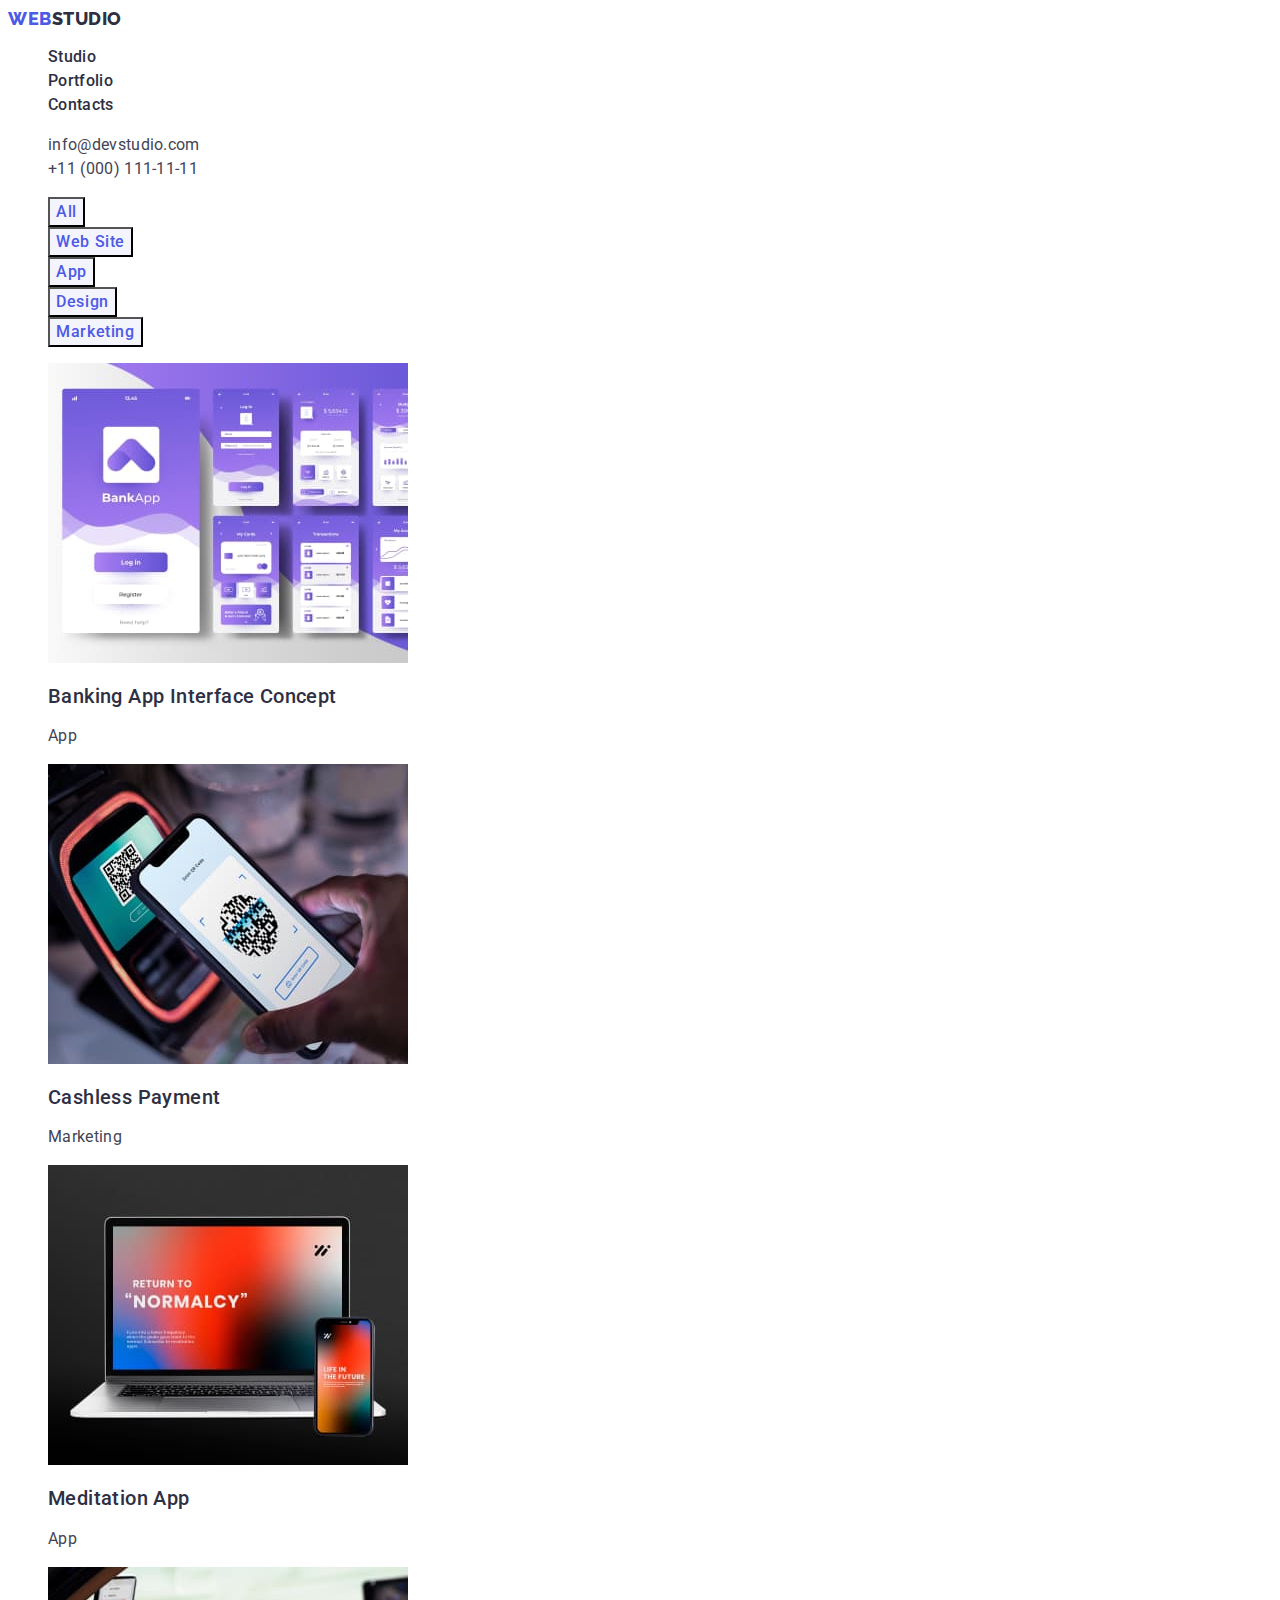
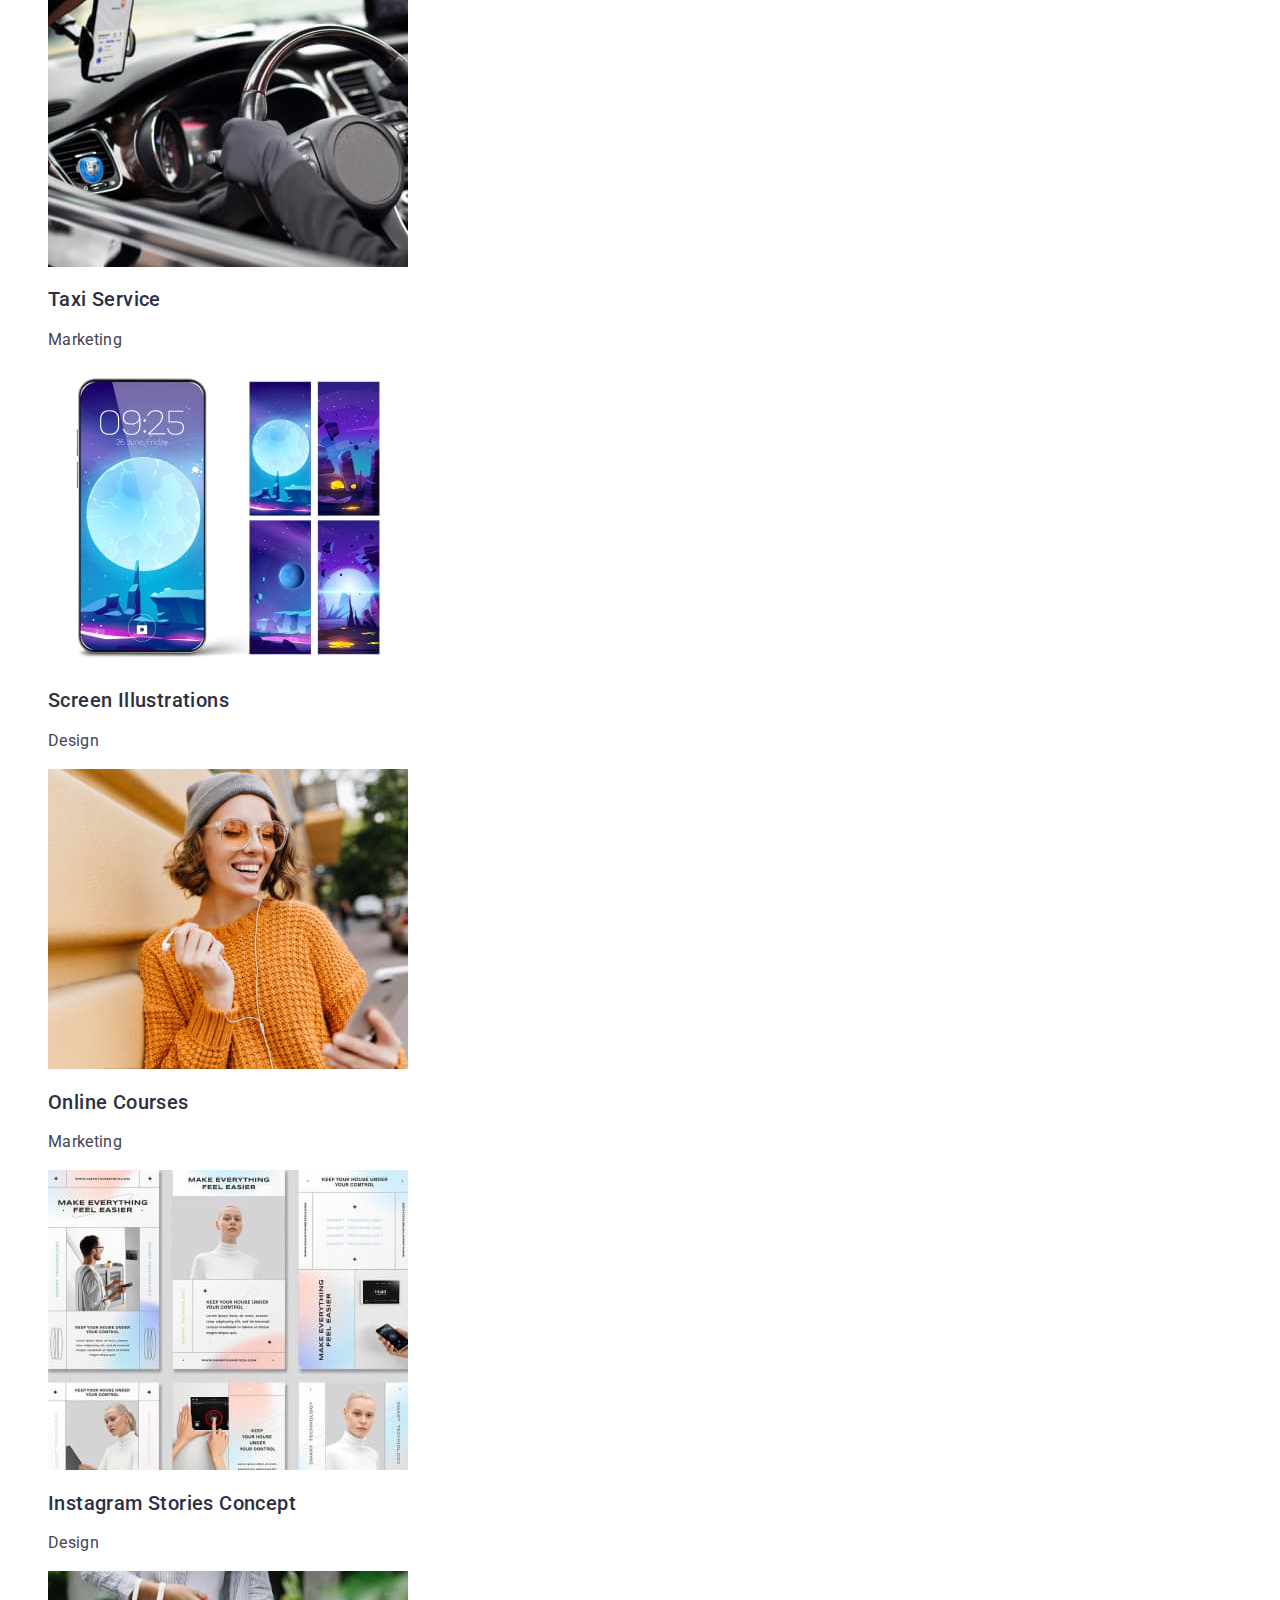
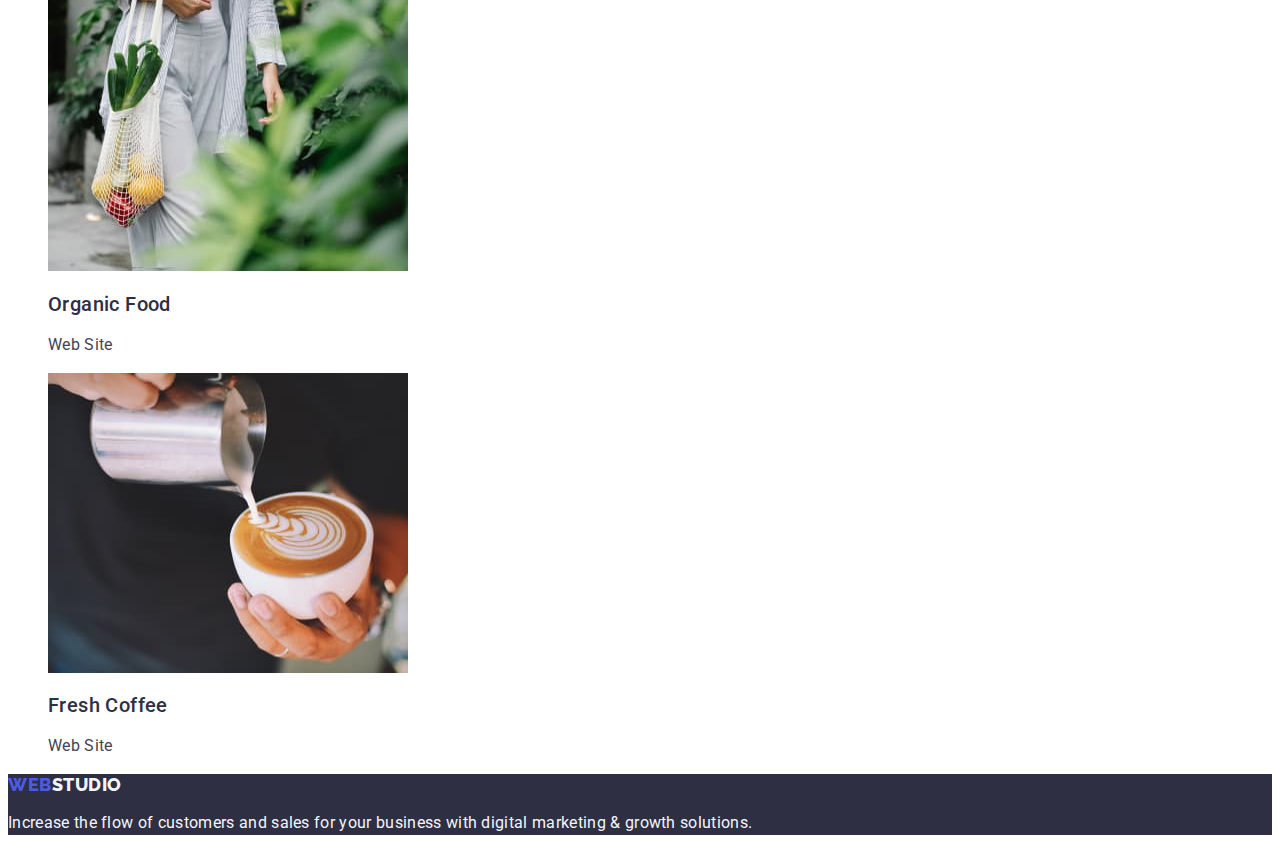
==== portfolio.html @ df998c59 "Add files via upload" ====
<!DOCTYPE html>
<html lang="en">

<head>
    <meta charset="UTF-8">
    <meta http-equiv="X-UA-Compatible" content="IE=edge">
    <meta name="viewport" content="width=device-width, initial-scale=1.0">
    <title>WEBSTUDIO</title>
    <link rel="preconnect" href="https://fonts.googleapis.com">
    <link rel="preconnect" href="https://fonts.gstatic.com" crossorigin>
    <link href="https://fonts.googleapis.com/css2?family=Raleway:wght@800&family=Roboto:wght@400;500;700&display=swap"
        rel="stylesheet">
    <link rel="stylesheet" href="./css/style.css">
</head>

<body class="main-body">
    <header class="page-header">
        <nav class="page-nav list">
            <a class="link logo" href="./index.html">WEB<span class="logo-studio">Studio</span></a>
            <ul class="menu list">
                <li class="menu-item"><a class="link menu-link" href="./index.html">Studio</a></li>
                <li class="menu-item"><a class="link menu-link" href="./portfolio.html">Portfolio</a></li>
                <li class="menu-item"><a class="link menu-link" href="">Contacts</a></li>
            </ul>
        </nav>
        <address class="address-item">
            <ul class="list">
                <li class="menu-item"><a class="link contact mail"
                        href="mailto:info@devstudio.com">info@devstudio.com</a></li>
                <li class="menu-item"><a class="link contact mail" href="tel:+110001111111">+11 (000) 111-11-11</a></li>
            </ul>
        </address>
    </header>
    <!-- Filters -->
    <main>
        <section>
            <h1 class="main-title" hidden>Filters</h1>
            <ul class="list">
                <li><button class="filter-btn" type="button">All</button></li>
                <li><button class="filter-btn" type="button">Web Site</button></li>
                <li><button class="filter-btn" type="button">App</button></li>
                <li><button class="filter-btn" type="button">Design</button></li>
                <li><button class="filter-btn" type="button">Marketing</button></li>
            </ul>
            <ul class="list">
                <!--Row 1-->
                <!--Project Card 1-->
                <li>
                    <a class="link" href="">
                        <img src="./images/portfolio/card-1.jpg" alt="концепт інтерфейсу банківського додатку"
                            width="360" height="300">
                        <h2 class="text-title-description">Banking App Interface Concept</h2>
                        <p class="text-description">App</p>
                    </a>
                </li>
                <!--Project Card 2-->
                <li>
                    <a class="link" href="">
                        <img src="./images/portfolio/card-2.jpg" alt="зображення оплати телефоном" width="360"
                            height="300">
                        <h2 class="text-title-description">Cashless Payment</h2>
                        <p class="text-description">Marketing</p>
                    </a>
                </li>
                <!--Project Card 3-->
                <li>
                    <a class="link" href="">
                        <img src="./images/portfolio/card-3.jpg"
                            alt="додатки з медитації зображення відкритого працюючого ноутбука" width="360"
                            height="300">
                        <h2 class="text-title-description">Meditation App</h2>
                        <p class="text-description">App</p>
                    </a>
                </li>
                <!--Row 2-->
                <!--Project Card 4-->
                <li>
                    <a class="link" href="">
                        <img src="./images/portfolio/card-4.jpg"
                        alt="зображення таксі сервісу з закріпленим смартфоном в авто" width="360" height="300">
                    <h2 class="text-title-description">Taxi Service</h2>
                    <p class="text-description">Marketing</p>
                    </a>
                </li>
                <!--Project Card 5-->
                <li>
                    <a class="link" href="">
                        <img src="./images/portfolio/card-5.jpg" alt="зображення дизайну екранної галереї" width="360"
                        height="300">
                    <h2 class="text-title-description">Screen Illustrations</h2>
                    <p class="text-description">Design</p>
                    </a>
                </li>
                <!--Project Card 6-->
                <li>
                    <a class="link" href="">
                        <img src="./images/portfolio/card-6.jpg"
                        alt="Онлайн курси маркетингу зображення усміхненої жінки з гарнітурою" width="360" height="300">
                    <h2 class="text-title-description">Online Courses</h2>
                    <p class="text-description">Marketing</p>
                    </a>
                </li>
                <!--Row 3-->
                <!--Project Card 7-->
                <li>
                    <a class="link" href="">
                        <img src="./images/portfolio/card-7.jpg" alt="Концепт хображеннь сторіс в Інстаграм" width="360"
                        height="300">
                    <h2 class="text-title-description">Instagram Stories Concept</h2>
                    <p class="text-description">Design</p>
                    </a>
                </li>
                <!--Project Card 8-->
                <li>
                    <a class="link" href="">
                        <img src="./images/portfolio/card-8.jpg" alt="Зображення свіжих овочів в сітці" width="360"
                            height="300">
                    <h2 class="text-title-description">Organic Food</h2>
                    <p class="text-description">Web Site</p>
                    </a>
                </li>
                <!--Project Card 9-->
                <li>
                    <a class="link" href="">
                        <img src="./images/portfolio/card-9.jpg" alt="зображення процесу додавання молока в каву"
                        width="360" height="300">
                    <h2 class="text-title-description">Fresh Coffee</h2>
                    <p class="text-description">Web Site</p>
                    </a>
                </li>                
            </ul>
        </section>
    </main>
    <!-- FOOTER -->
    <footer class="footer-title">
        <a class="link logo" href="./index.html">WEB<span class="logo-studio-footer">Studio</span></a>
        <p class="text-description-footer">Increase the flow of customers and sales for your business with digital
            marketing &
            growth solutions.</p>
    </footer>
</body>

</html>
---- css/style.css ----
:root {
    --primary-font: 'Roboto', sans-serif;
    --secondary-font: 'Raleway', sans-serif;
    --primary-text-color-theme-dark: #FFFFFF;
    --primary-text-color-theme-light: #434455;
    --secondary-text-color-theme-dark: #F4F4FD;
    --secondary-text-color-theme-light: #2E2F42;
    --accent-color: #404BBF;
    --accent-color-btn: #4d5ae5;

    /* --primary-text-color: #434455; */
    /* --secondary-text-color: #2E2F42; */
    /* --primary-text-color-theme-dark: #FFFFFF;
    --primary-text-color-theme-light: #434455;
    --secondary-text-color-theme-dark: #F4F4FD;
    --secondary-text-color-theme-light: #2E2F42; */
}
/*index.html*/
/*Шрифти Raleway/sans-serif 800 Roboto/sans-serif 400 500 700
/* Видалення посилань та підкреслень */

.list {
    list-style: none;
}

.link {
    text-decoration: none;
}

.main-body {
    font-family:var(--primary-font) ;
    color:#434455;
    background:var(--primary-text-color-theme-dark);
}

/* color: var(--primary-text-color-theme-dark);
} */

/* ==========HEADER========== */
.logo {
    font-family: var(--secondary-font);
    font-weight: 800;
    font-size: 18px;
    line-height: 1.17;
    letter-spacing: 0.03em;
    text-transform: uppercase;
    color: var(--accent-color-btn);
    text-decoration: none;
}

.logo-studio {
    font-family: var(--secondary-font);
    font-weight: 800;
    font-size: 18px;
    line-height: 1.17;
    letter-spacing: 0.03em;
    text-transform: uppercase;
    color: var(--secondary-text-color-theme-light);
    text-decoration: none;
}

.menu-nav {
    font-family: var(--secondary-font);
}

.menu-link {
    font-family: var(--primary-font);
    font-weight: 500;
    font-size: 16px;
    line-height: 1.5;
    letter-spacing: 0.02em;
    color: var(--secondary-text-color-theme-light);
}

/* «C4» Інтерактивні елементи (кнопки і посилання),при наведенні мишкою або фокусі з клавіатури, мають активний стан, 
вказаний в Style guide (зміна кольору).*/

.menu-link:hover,
.menu-link:focus,
.mail:hover,
.mail:focus {
    color: var(--accent-color);
}

.address-item {
    font-style: normal;
}

.contact {
    /* Body */
    font-family: var(--primary-font);
    font-size: 16px;
    line-height: 1.5;
    letter-spacing: 0.02em;
    color: var(--primary-text-color-theme-light);
}

/* ==========/HEADER========== */
/* ==========HERO==========*/

.hero {
    background: var(--secondary-text-color-theme-light);
}

.main-title {
    font-family: var(--primary-font);
    font-weight: 700;
    font-size: 56px;
    line-height: 1.07;
    letter-spacing: 0.02em;
    color: var(--primary-text-color-theme-dark);
    text-align: center;
}

.modal-btn {
    font-family: var(--primary-font);
    font-weight: 500;
    font-size: 16px;
    line-height: 1.5;
    letter-spacing: 0.04em;
    color: var(--primary-text-color-theme-dark);
    background:var(--accent-color-btn);
    cursor: pointer;
}

.modal-btn:hover,
.modal-btn:focus {
    background: var(--accent-color);
}

/* ==========/HERO==========*/
/* ==========COMPONENTS==========*/

.description-strategy-sections {
    /* .section-1-item - секція 2 */
    font-size: 56px;
    background: var(--primary-text-color-theme-dark);
}

.description-work-sections {
    /* .section-2-item - секція 3 */
}

.description-team-sections {
    /* .section-3-item - секція 4 */
    background-color:var(--secondary-text-color-theme-dark);
}

.text-title-strategy {

    /* text-title-hider-2 */
    font-family: var(--primary-font);
    font-weight: 700;
    font-size: 36px;
    line-height: 1.11;
    letter-spacing: 0.02em;
    color: var(--secondary-text-color-theme-light);
    text-align: center;
    text-transform: capitalize;
}

.text-title-description {
    /* .text-title-hider-3 */
    font-family: var(--primary-font);
    font-weight: 500;
    font-size: 20px;
    line-height: 1.2;
    letter-spacing: 0.02em;
    color: var(--secondary-text-color-theme-light);
    background-color:var(--primary-text-color-theme-dark);
}

.text-description {
    font-family: var(--primary-font);
    font-weight: 400;
    font-size: 16px;
    line-height: 1.5;
    letter-spacing: 0.02em;
    color: var(--primary-text-color-theme-light);
}

.menu-item-team {
    background-color:var(--primary-text-color-theme-dark);
}

.footer-title {
    background: var(--secondary-text-color-theme-light);
}

.logo-studio-footer {
    font-family: var(--secondary-font);
    font-weight: 800;
    font-size: 18px;
    line-height: 1.17;
    letter-spacing: 0.03em;
    color: var(--secondary-text-color-theme-dark);
    text-transform: uppercase;
}

.text-description-footer {
    font-family: var(--primary-font);
    font-weight: 400;
    font-size: 16px;
    line-height: 1.5;
    letter-spacing: 0.02em;
    color:var(--secondary-text-color-theme-dark);
}

/* ==========/COMPONENTS==========*/

/*portfolio.html*/
.filter-btn {
    font-family: var(--primary-font);
    font-weight: 500;
    font-size: 16px;
    line-height: 1.5;
    letter-spacing: 0.04em;
    color: var(--accent-color-btn);
    background:var(--secondary-text-color-theme-dark);
    cursor: pointer;
}

.filter-btn:hover,
.filter-btn:focus {
    color:var(--primary-text-color-theme-dark);
    background: var(--accent-color);
}

/* .text-title-project-card */
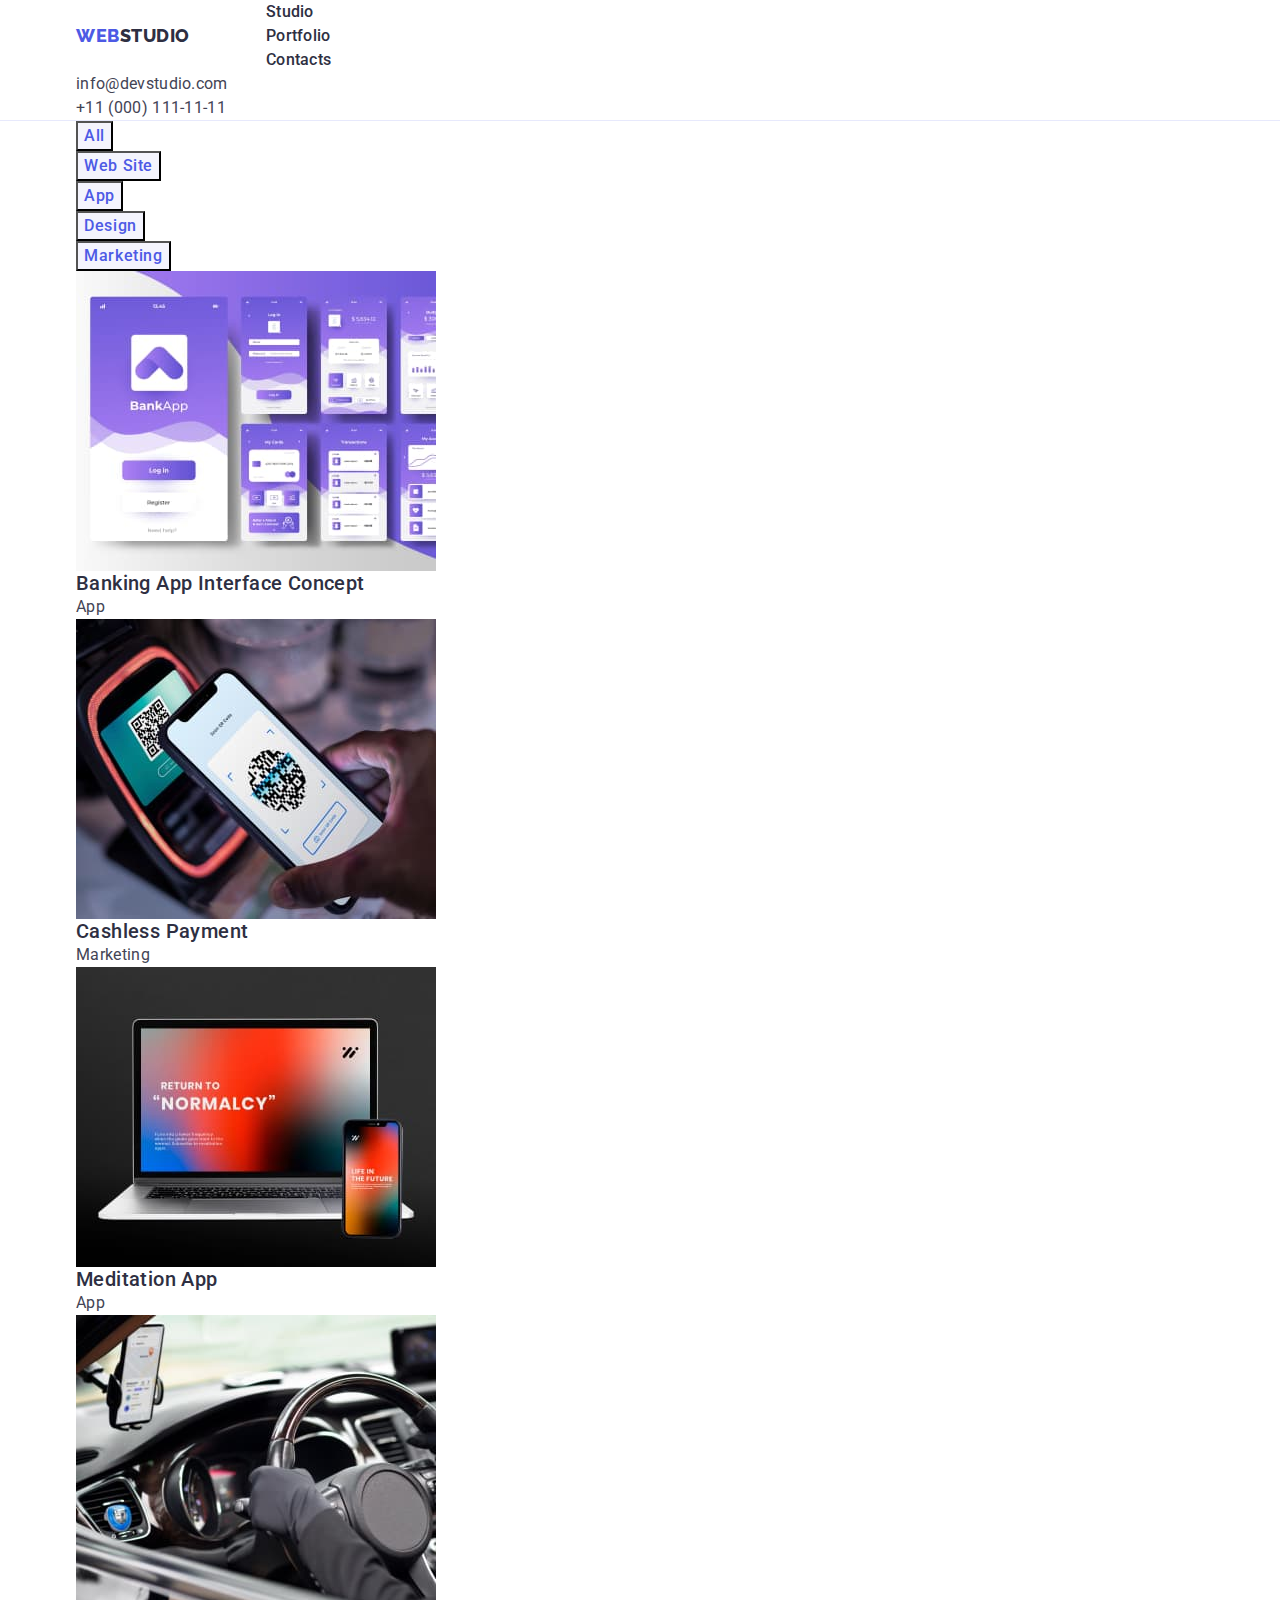
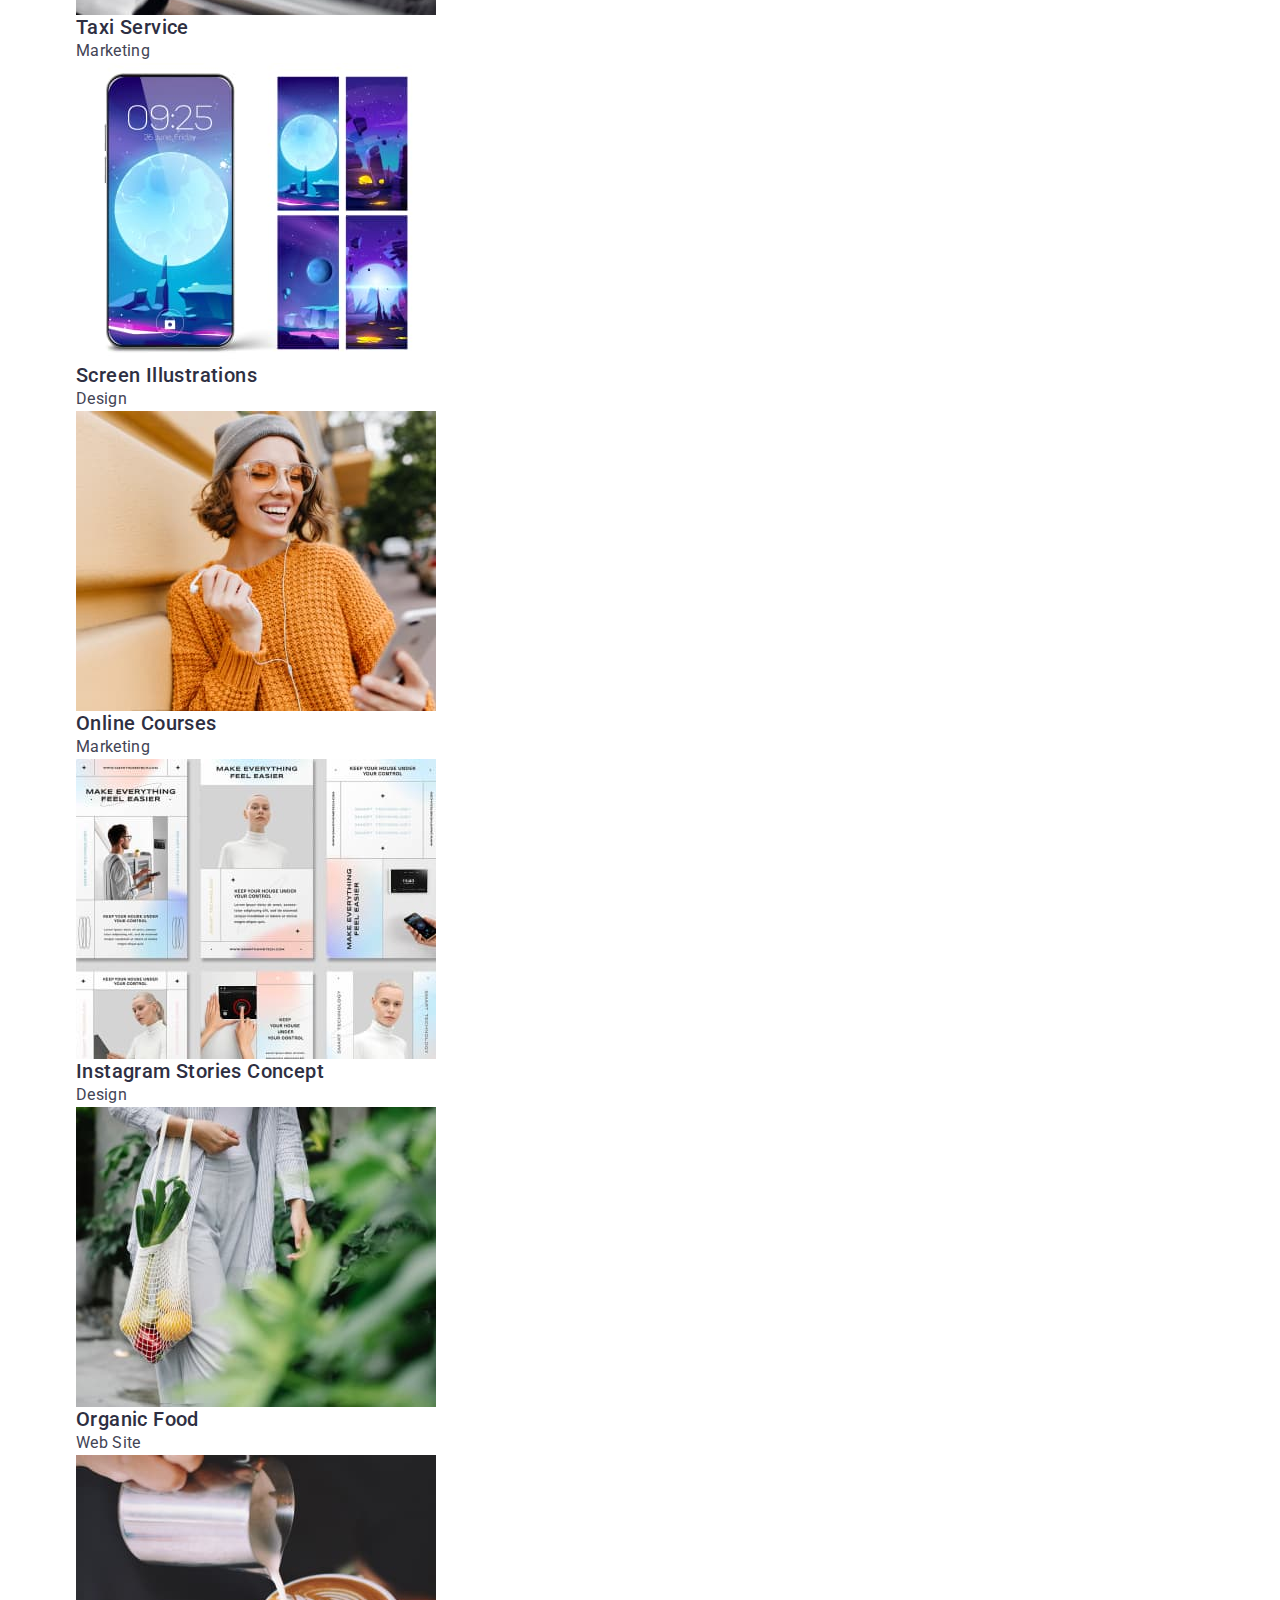
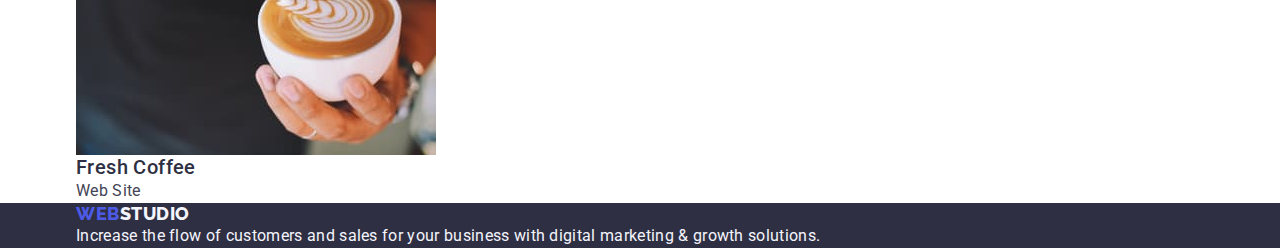
==== commit b0f427cb: "add changes" ====
--- a/portfolio.html
+++ b/portfolio.html
@@ -10,133 +10,143 @@
     <link rel="preconnect" href="https://fonts.gstatic.com" crossorigin>
     <link href="https://fonts.googleapis.com/css2?family=Raleway:wght@800&family=Roboto:wght@400;500;700&display=swap"
         rel="stylesheet">
+    <link rel="stylesheet"
+        href="https://cdnjs.cloudflare.com/ajax/libs/modern-normalize/1.1.0/modern-normalize.min.css">
     <link rel="stylesheet" href="./css/style.css">
 </head>
 
 <body class="main-body">
     <header class="page-header">
-        <nav class="page-nav list">
-            <a class="link logo" href="./index.html">WEB<span class="logo-studio">Studio</span></a>
-            <ul class="menu list">
-                <li class="menu-item"><a class="link menu-link" href="./index.html">Studio</a></li>
-                <li class="menu-item"><a class="link menu-link" href="./portfolio.html">Portfolio</a></li>
-                <li class="menu-item"><a class="link menu-link" href="">Contacts</a></li>
-            </ul>
-        </nav>
-        <address class="address-item">
-            <ul class="list">
-                <li class="menu-item"><a class="link contact mail"
-                        href="mailto:info@devstudio.com">info@devstudio.com</a></li>
-                <li class="menu-item"><a class="link contact mail" href="tel:+110001111111">+11 (000) 111-11-11</a></li>
-            </ul>
-        </address>
+        <div class="container">
+            <nav class="page-nav list">
+                <a class="link logo" href="./index.html">WEB<span class="logo-studio">Studio</span></a>
+                <ul class="menu list">
+                    <li class="menu-item"><a class="link menu-link" href="./index.html">Studio</a></li>
+                    <li class="menu-item"><a class="link menu-link" href="./portfolio.html">Portfolio</a></li>
+                    <li class="menu-item"><a class="link menu-link" href="">Contacts</a></li>
+                </ul>
+            </nav>
+            <address class="address-item">
+                <ul class="list">
+                    <li class="menu-item"><a class="link contact mail"
+                            href="mailto:info@devstudio.com">info@devstudio.com</a></li>
+                    <li class="menu-item"><a class="link contact mail" href="tel:+110001111111">+11 (000) 111-11-11</a>
+                    </li>
+                </ul>
+            </address>
+        </div>
     </header>
     <!-- Filters -->
     <main>
         <section>
-            <h1 class="main-title" hidden>Filters</h1>
-            <ul class="list">
-                <li><button class="filter-btn" type="button">All</button></li>
-                <li><button class="filter-btn" type="button">Web Site</button></li>
-                <li><button class="filter-btn" type="button">App</button></li>
-                <li><button class="filter-btn" type="button">Design</button></li>
-                <li><button class="filter-btn" type="button">Marketing</button></li>
-            </ul>
-            <ul class="list">
-                <!--Row 1-->
-                <!--Project Card 1-->
-                <li>
-                    <a class="link" href="">
-                        <img src="./images/portfolio/card-1.jpg" alt="концепт інтерфейсу банківського додатку"
-                            width="360" height="300">
-                        <h2 class="text-title-description">Banking App Interface Concept</h2>
-                        <p class="text-description">App</p>
-                    </a>
-                </li>
-                <!--Project Card 2-->
-                <li>
-                    <a class="link" href="">
-                        <img src="./images/portfolio/card-2.jpg" alt="зображення оплати телефоном" width="360"
-                            height="300">
-                        <h2 class="text-title-description">Cashless Payment</h2>
-                        <p class="text-description">Marketing</p>
-                    </a>
-                </li>
-                <!--Project Card 3-->
-                <li>
-                    <a class="link" href="">
-                        <img src="./images/portfolio/card-3.jpg"
-                            alt="додатки з медитації зображення відкритого працюючого ноутбука" width="360"
-                            height="300">
-                        <h2 class="text-title-description">Meditation App</h2>
-                        <p class="text-description">App</p>
-                    </a>
-                </li>
-                <!--Row 2-->
-                <!--Project Card 4-->
-                <li>
-                    <a class="link" href="">
-                        <img src="./images/portfolio/card-4.jpg"
-                        alt="зображення таксі сервісу з закріпленим смартфоном в авто" width="360" height="300">
-                    <h2 class="text-title-description">Taxi Service</h2>
-                    <p class="text-description">Marketing</p>
-                    </a>
-                </li>
-                <!--Project Card 5-->
-                <li>
-                    <a class="link" href="">
-                        <img src="./images/portfolio/card-5.jpg" alt="зображення дизайну екранної галереї" width="360"
-                        height="300">
-                    <h2 class="text-title-description">Screen Illustrations</h2>
-                    <p class="text-description">Design</p>
-                    </a>
-                </li>
-                <!--Project Card 6-->
-                <li>
-                    <a class="link" href="">
-                        <img src="./images/portfolio/card-6.jpg"
-                        alt="Онлайн курси маркетингу зображення усміхненої жінки з гарнітурою" width="360" height="300">
-                    <h2 class="text-title-description">Online Courses</h2>
-                    <p class="text-description">Marketing</p>
-                    </a>
-                </li>
-                <!--Row 3-->
-                <!--Project Card 7-->
-                <li>
-                    <a class="link" href="">
-                        <img src="./images/portfolio/card-7.jpg" alt="Концепт хображеннь сторіс в Інстаграм" width="360"
-                        height="300">
-                    <h2 class="text-title-description">Instagram Stories Concept</h2>
-                    <p class="text-description">Design</p>
-                    </a>
-                </li>
-                <!--Project Card 8-->
-                <li>
-                    <a class="link" href="">
-                        <img src="./images/portfolio/card-8.jpg" alt="Зображення свіжих овочів в сітці" width="360"
-                            height="300">
-                    <h2 class="text-title-description">Organic Food</h2>
-                    <p class="text-description">Web Site</p>
-                    </a>
-                </li>
-                <!--Project Card 9-->
-                <li>
-                    <a class="link" href="">
-                        <img src="./images/portfolio/card-9.jpg" alt="зображення процесу додавання молока в каву"
-                        width="360" height="300">
-                    <h2 class="text-title-description">Fresh Coffee</h2>
-                    <p class="text-description">Web Site</p>
-                    </a>
-                </li>                
-            </ul>
+            <div class="container">
+                <h1 class="main-title" hidden>Filters</h1>
+                <ul class="list">
+                    <li><button class="filter-btn" type="button">All</button></li>
+                    <li><button class="filter-btn" type="button">Web Site</button></li>
+                    <li><button class="filter-btn" type="button">App</button></li>
+                    <li><button class="filter-btn" type="button">Design</button></li>
+                    <li><button class="filter-btn" type="button">Marketing</button></li>
+                </ul>
+                <ul class="list">
+                    <!--Row 1-->
+                    <!--Project Card 1-->
+                    <li>
+                        <a class="link" href="">
+                            <img src="./images/portfolio/card-1.jpg" alt="концепт інтерфейсу банківського додатку"
+                                width="360" height="300">
+                            <h2 class="text-title-description">Banking App Interface Concept</h2>
+                            <p class="text-description">App</p>
+                        </a>
+                    </li>
+                    <!--Project Card 2-->
+                    <li>
+                        <a class="link" href="">
+                            <img src="./images/portfolio/card-2.jpg" alt="зображення оплати телефоном" width="360"
+                                height="300">
+                            <h2 class="text-title-description">Cashless Payment</h2>
+                            <p class="text-description">Marketing</p>
+                        </a>
+                    </li>
+                    <!--Project Card 3-->
+                    <li>
+                        <a class="link" href="">
+                            <img src="./images/portfolio/card-3.jpg"
+                                alt="додатки з медитації зображення відкритого працюючого ноутбука" width="360"
+                                height="300">
+                            <h2 class="text-title-description">Meditation App</h2>
+                            <p class="text-description">App</p>
+                        </a>
+                    </li>
+                    <!--Row 2-->
+                    <!--Project Card 4-->
+                    <li>
+                        <a class="link" href="">
+                            <img src="./images/portfolio/card-4.jpg"
+                                alt="зображення таксі сервісу з закріпленим смартфоном в авто" width="360" height="300">
+                            <h2 class="text-title-description">Taxi Service</h2>
+                            <p class="text-description">Marketing</p>
+                        </a>
+                    </li>
+                    <!--Project Card 5-->
+                    <li>
+                        <a class="link" href="">
+                            <img src="./images/portfolio/card-5.jpg" alt="зображення дизайну екранної галереї"
+                                width="360" height="300">
+                            <h2 class="text-title-description">Screen Illustrations</h2>
+                            <p class="text-description">Design</p>
+                        </a>
+                    </li>
+                    <!--Project Card 6-->
+                    <li>
+                        <a class="link" href="">
+                            <img src="./images/portfolio/card-6.jpg"
+                                alt="Онлайн курси маркетингу зображення усміхненої жінки з гарнітурою" width="360"
+                                height="300">
+                            <h2 class="text-title-description">Online Courses</h2>
+                            <p class="text-description">Marketing</p>
+                        </a>
+                    </li>
+                    <!--Row 3-->
+                    <!--Project Card 7-->
+                    <li>
+                        <a class="link" href="">
+                            <img src="./images/portfolio/card-7.jpg" alt="Концепт хображеннь сторіс в Інстаграм"
+                                width="360" height="300">
+                            <h2 class="text-title-description">Instagram Stories Concept</h2>
+                            <p class="text-description">Design</p>
+                        </a>
+                    </li>
+                    <!--Project Card 8-->
+                    <li>
+                        <a class="link" href="">
+                            <img src="./images/portfolio/card-8.jpg" alt="Зображення свіжих овочів в сітці" width="360"
+                                height="300">
+                            <h2 class="text-title-description">Organic Food</h2>
+                            <p class="text-description">Web Site</p>
+                        </a>
+                    </li>
+                    <!--Project Card 9-->
+                    <li>
+                        <a class="link" href="">
+                            <img src="./images/portfolio/card-9.jpg" alt="зображення процесу додавання молока в каву"
+                                width="360" height="300">
+                            <h2 class="text-title-description">Fresh Coffee</h2>
+                            <p class="text-description">Web Site</p>
+                        </a>
+                    </li>
+                </ul>
+            </div>
         </section>
     </main>
     <!-- FOOTER -->
     <footer class="footer-title">
-        <a class="link logo" href="./index.html">WEB<span class="logo-studio-footer">Studio</span></a>
-        <p class="text-description-footer">Increase the flow of customers and sales for your business with digital
-            marketing &
-            growth solutions.</p>
+        <div class="container">
+            <a class="link logo" href="./index.html">WEB<span class="logo-studio-footer">Studio</span></a>
+            <p class="text-description-footer">Increase the flow of customers and sales for your business with digital
+                marketing &
+                growth solutions.</p>
+        </div>
     </footer>
 </body>
 
--- a/css/style.css
+++ b/css/style.css
@@ -7,18 +7,9 @@
     --secondary-text-color-theme-light: #2E2F42;
     --accent-color: #404BBF;
     --accent-color-btn: #4d5ae5;
-
-    /* --primary-text-color: #434455; */
-    /* --secondary-text-color: #2E2F42; */
-    /* --primary-text-color-theme-dark: #FFFFFF;
-    --primary-text-color-theme-light: #434455;
-    --secondary-text-color-theme-dark: #F4F4FD;
-    --secondary-text-color-theme-light: #2E2F42; */
-}
-/*index.html*/
-/*Шрифти Raleway/sans-serif 800 Roboto/sans-serif 400 500 700
-/* Видалення посилань та підкреслень */
-
+}
+
+/* ==========COMPONENTS==========*/
 .list {
     list-style: none;
 }
@@ -28,15 +19,65 @@
 }
 
 .main-body {
-    font-family:var(--primary-font) ;
-    color:#434455;
-    background:var(--primary-text-color-theme-dark);
-}
-
-/* color: var(--primary-text-color-theme-dark);
-} */
+    font-family: var(--primary-font);
+    color: #434455;
+    background: var(--primary-text-color-theme-dark);
+}
+
+button {
+    cursor: pointer;
+}
+
+h1,
+h2,
+h3,
+p {
+    margin-top: 0;
+    margin-bottom: 0;
+}
+
+ul,
+ol {
+    margin-top: 0;
+    margin-bottom: 0;
+    margin-left: 0;
+    padding: 0;
+}
+
+img {
+    display: block;
+}
+
+.container {
+    width: 1158px;
+    padding: 0 15px;
+    margin: 0 auto;
+}
+
+/* ==========/COMPONENTS==========*/
 
 /* ==========HEADER========== */
+.page-header {
+    border-bottom: 1px solid #E7e9fc;
+}
+
+.page-header-container {
+    display: flex;
+    align-items: center;
+    padding-top: 24px;
+    padding-bottom: 24px;
+    /* padding-left: 156px;
+    padding-right: 156px; */
+    /*background-color: #404BBF;*/
+}
+
+.page-nav {
+    display: flex;
+    align-items: center;
+    /* margin-left: auto;
+    column-gap: 40px; */
+}
+
 .logo {
     font-family: var(--secondary-font);
     font-weight: 800;
@@ -49,6 +90,7 @@
 }
 
 .logo-studio {
+    margin-right: 76px;
     font-family: var(--secondary-font);
     font-weight: 800;
     font-size: 18px;
@@ -61,6 +103,14 @@
 
 .menu-nav {
     font-family: var(--secondary-font);
+    display: flex;
+    align-items: center;
+    column-gap: 40px;
+}
+
+.menu-item {
+    /* display: flex;
+    column-gap: 40px; */
 }
 
 .menu-link {
@@ -84,10 +134,10 @@
 
 .address-item {
     font-style: normal;
+    margin-left: auto;
 }
 
 .contact {
-    /* Body */
     font-family: var(--primary-font);
     font-size: 16px;
     line-height: 1.5;
@@ -97,12 +147,19 @@
 
 /* ==========/HEADER========== */
 /* ==========HERO==========*/
-
-.hero {
+.page-hero {
+    display: flex;
+    align-items: center;
     background: var(--secondary-text-color-theme-light);
+    padding-top: 188px;
+    padding-bottom: 292px;
+    height: 600px;
 }
 
 .main-title {
+    /* display: flex;
+    flex-direction: column;
+    align-items: center; */
     font-family: var(--primary-font);
     font-weight: 700;
     font-size: 56px;
@@ -110,6 +167,20 @@
     letter-spacing: 0.02em;
     color: var(--primary-text-color-theme-dark);
     text-align: center;
+    width: 526px;
+    height: 120px;
+    /* margin-left: auto;
+    margin-right: auto; */
+
+    /* padding-top: 188px;
+    padding-bottom: 292px;
+    margin-bottom: 48px; */
+
+    top: 188px;
+    left: 457px;
+    bottom: 188px;
+    right: 457px;
+    margin-bottom: 48px;
 }
 
 .modal-btn {
@@ -119,8 +190,17 @@
     line-height: 1.5;
     letter-spacing: 0.04em;
     color: var(--primary-text-color-theme-dark);
-    background:var(--accent-color-btn);
+    background: var(--accent-color-btn);
     cursor: pointer;
+    min-width: 169px;
+    padding: 16px 32px;
+    /* text-transform: uppercase; */
+    height: 56px;
+    left: 636px;
+    top: 356px;
+    bottom: 188px;
+    box-shadow: 0px 4px 4px rgba(0, 0, 0, 0.15);
+    border-radius: 4px;
 }
 
 .modal-btn:hover,
@@ -129,33 +209,92 @@
 }
 
 /* ==========/HERO==========*/
-/* ==========COMPONENTS==========*/
-
+
+/* ==========STRATEGY==========*/
 .description-strategy-sections {
-    /* .section-1-item - секція 2 */
-    font-size: 56px;
+    display: flex;
+    /* font-size: 56px; */
     background: var(--primary-text-color-theme-dark);
 }
 
-.description-work-sections {
-    /* .section-2-item - секція 3 */
-}
-
-.description-team-sections {
-    /* .section-3-item - секція 4 */
-    background-color:var(--secondary-text-color-theme-dark);
-}
-
 .text-title-strategy {
-
-    /* text-title-hider-2 */
-    font-family: var(--primary-font);
+    /* не використовуэться (ПРИХОВАНИЙ)  HIDDEN  text-title-hider-2 */
+    /* font-family: var(--primary-font);
     font-weight: 700;
     font-size: 36px;
     line-height: 1.11;
     letter-spacing: 0.02em;
     color: var(--secondary-text-color-theme-light);
     text-align: center;
+    text-transform: capitalize; */
+}
+
+.page-strategy-container {
+    display: flex;
+    padding-top: 120px;
+    padding-bottom: 120px;
+    align-items: center;
+    column-gap: 24px;
+
+}
+
+.menu-item-strategy {
+    /* не використовується */
+}
+
+.text-title-description-strategy {
+    font-family: var(--primary-font);
+    font-weight: 500;
+    font-size: 20px;
+    line-height: 1.2;
+    letter-spacing: 0.02em;
+    color: var(--secondary-text-color-theme-light);
+    background-color: var(--primary-text-color-theme-dark);
+    margin-bottom: 8px;
+    width: 264px;
+    height: auto;
+}
+
+.text-description-strategy {
+    font-family: var(--primary-font);
+    font-weight: 400;
+    font-size: 16px;
+    line-height: 1.5;
+    letter-spacing: 0.02em;
+    color: var(--primary-text-color-theme-light);
+    margin-bottom: 120px;
+    width: 264px;
+    height: auto;
+}
+
+.menu-strategy {
+    /* display: flex; */
+
+
+}
+
+/* ==========/STRATEGY==========*/
+
+/* ==========WORK==========*/
+.description-work-sections {
+    /* .section-2-item - секція 3 */
+}
+
+.description-team-sections {
+    /* .section-3-item - секція 4 */
+    background-color: var(--secondary-text-color-theme-dark);
+}
+
+.text-title-strategy {
+
+    /* text-title-hider-2 */
+    font-family: var(--primary-font);
+    font-weight: 700;
+    font-size: 36px;
+    line-height: 1.11;
+    letter-spacing: 0.02em;
+    color: var(--secondary-text-color-theme-light);
+    text-align: center;
     text-transform: capitalize;
 }
 
@@ -167,7 +306,7 @@
     line-height: 1.2;
     letter-spacing: 0.02em;
     color: var(--secondary-text-color-theme-light);
-    background-color:var(--primary-text-color-theme-dark);
+    background-color: var(--primary-text-color-theme-dark);
 }
 
 .text-description {
@@ -177,10 +316,14 @@
     line-height: 1.5;
     letter-spacing: 0.02em;
     color: var(--primary-text-color-theme-light);
+    /* 
+    display: flex;
+    flex-direction: colum;
+    align-items: center; */
 }
 
 .menu-item-team {
-    background-color:var(--primary-text-color-theme-dark);
+    background-color: var(--primary-text-color-theme-dark);
 }
 
 .footer-title {
@@ -203,7 +346,7 @@
     font-size: 16px;
     line-height: 1.5;
     letter-spacing: 0.02em;
-    color:var(--secondary-text-color-theme-dark);
+    color: var(--secondary-text-color-theme-dark);
 }
 
 /* ==========/COMPONENTS==========*/
@@ -216,14 +359,14 @@
     line-height: 1.5;
     letter-spacing: 0.04em;
     color: var(--accent-color-btn);
-    background:var(--secondary-text-color-theme-dark);
+    background: var(--secondary-text-color-theme-dark);
     cursor: pointer;
 }
 
 .filter-btn:hover,
 .filter-btn:focus {
-    color:var(--primary-text-color-theme-dark);
+    color: var(--primary-text-color-theme-dark);
     background: var(--accent-color);
 }
 
-/* .text-title-project-card */
+/* .text-title-project-card */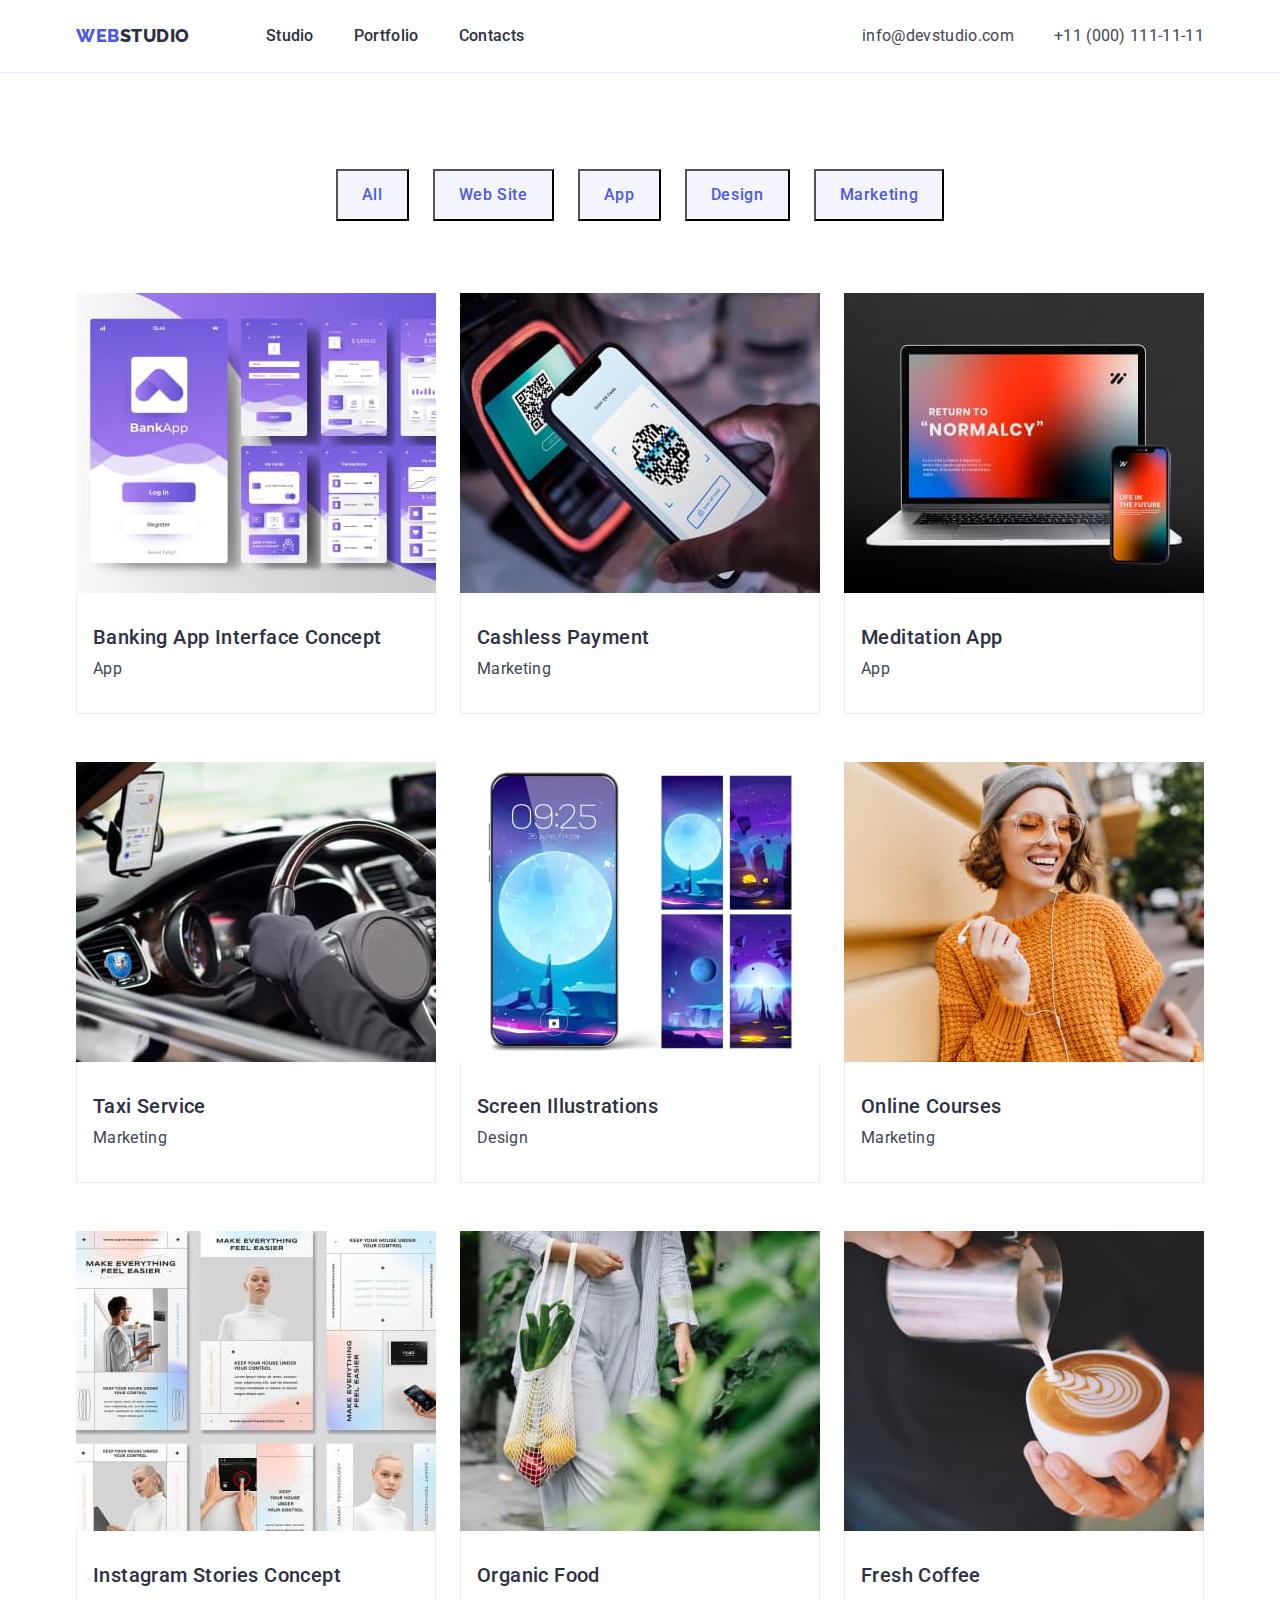
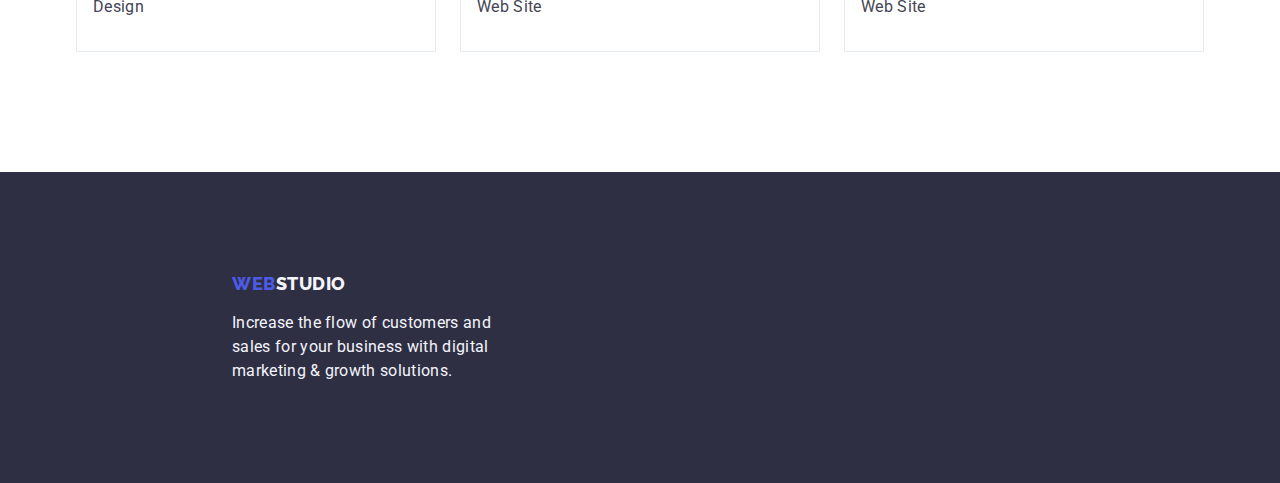
==== commit 596e6880: "add changes" ====
--- a/portfolio.html
+++ b/portfolio.html
@@ -17,20 +17,22 @@
 
 <body class="main-body">
     <header class="page-header">
-        <div class="container">
+        <div class="container page-header-container">
             <nav class="page-nav list">
-                <a class="link logo" href="./index.html">WEB<span class="logo-studio">Studio</span></a>
-                <ul class="menu list">
-                    <li class="menu-item"><a class="link menu-link" href="./index.html">Studio</a></li>
-                    <li class="menu-item"><a class="link menu-link" href="./portfolio.html">Portfolio</a></li>
-                    <li class="menu-item"><a class="link menu-link" href="">Contacts</a></li>
+                <a class="link logo logo-header" href="./index.html">WEB<span class="link logo-studio">Studio</span></a>
+                <ul class="list menu-nav">
+                    <li class="menu-item-nav"><a class="link menu-link" href="./index.html">Studio</a></li>
+                    <li class="menu-item-nav"><a class="link menu-link" href="./portfolio.html">Portfolio</a></li>
+                    <li class="menu-item-nav"><a class="link menu-link" href="">Contacts</a></li>
                 </ul>
             </nav>
-            <address class="address-item">
-                <ul class="list">
-                    <li class="menu-item"><a class="link contact mail"
+
+            <address class="page-nav address-item">
+                <ul class="list menu-nav">
+                    <li class="menu-item-contact"><a class="link contact mail"
                             href="mailto:info@devstudio.com">info@devstudio.com</a></li>
-                    <li class="menu-item"><a class="link contact mail" href="tel:+110001111111">+11 (000) 111-11-11</a>
+                    <li class="menu-item-contact"><a class="link contact mail" href="tel:+110001111111">+11 (000)
+                            111-11-11</a>
                     </li>
                 </ul>
             </address>
@@ -41,22 +43,24 @@
         <section>
             <div class="container">
                 <h1 class="main-title" hidden>Filters</h1>
-                <ul class="list">
+                <ul class="list filter-btn-menu">
                     <li><button class="filter-btn" type="button">All</button></li>
                     <li><button class="filter-btn" type="button">Web Site</button></li>
                     <li><button class="filter-btn" type="button">App</button></li>
                     <li><button class="filter-btn" type="button">Design</button></li>
                     <li><button class="filter-btn" type="button">Marketing</button></li>
                 </ul>
-                <ul class="list">
+                <ul class="list portfolio-card-menu">
                     <!--Row 1-->
                     <!--Project Card 1-->
                     <li>
                         <a class="link" href="">
                             <img src="./images/portfolio/card-1.jpg" alt="концепт інтерфейсу банківського додатку"
                                 width="360" height="300">
-                            <h2 class="text-title-description">Banking App Interface Concept</h2>
-                            <p class="text-description">App</p>
+                            <div class="text-description-box-card">
+                                <h2 class="text-title-description-card">Banking App Interface Concept</h2>
+                                <p class="text-description-card">App</p>
+                            </div>
                         </a>
                     </li>
                     <!--Project Card 2-->
@@ -64,8 +68,10 @@
                         <a class="link" href="">
                             <img src="./images/portfolio/card-2.jpg" alt="зображення оплати телефоном" width="360"
                                 height="300">
-                            <h2 class="text-title-description">Cashless Payment</h2>
-                            <p class="text-description">Marketing</p>
+                            <div class="text-description-box-card">
+                                <h2 class="text-title-description-card">Cashless Payment</h2>
+                                <p class="text-description-card">Marketing</p>
+                            </div>
                         </a>
                     </li>
                     <!--Project Card 3-->
@@ -74,8 +80,10 @@
                             <img src="./images/portfolio/card-3.jpg"
                                 alt="додатки з медитації зображення відкритого працюючого ноутбука" width="360"
                                 height="300">
-                            <h2 class="text-title-description">Meditation App</h2>
-                            <p class="text-description">App</p>
+                            <div class="text-description-box-card">
+                                <h2 class="text-title-description-card">Meditation App</h2>
+                                <p class="text-description-card">App</p>
+                            </div>
                         </a>
                     </li>
                     <!--Row 2-->
@@ -84,8 +92,10 @@
                         <a class="link" href="">
                             <img src="./images/portfolio/card-4.jpg"
                                 alt="зображення таксі сервісу з закріпленим смартфоном в авто" width="360" height="300">
-                            <h2 class="text-title-description">Taxi Service</h2>
-                            <p class="text-description">Marketing</p>
+                            <div class="text-description-box-card">
+                                <h2 class="text-title-description-card">Taxi Service</h2>
+                                <p class="text-description-card">Marketing</p>
+                            </div>
                         </a>
                     </li>
                     <!--Project Card 5-->
@@ -93,8 +103,10 @@
                         <a class="link" href="">
                             <img src="./images/portfolio/card-5.jpg" alt="зображення дизайну екранної галереї"
                                 width="360" height="300">
-                            <h2 class="text-title-description">Screen Illustrations</h2>
-                            <p class="text-description">Design</p>
+                            <div class="text-description-box-card">
+                                <h2 class="text-title-description-card">Screen Illustrations</h2>
+                                <p class="text-description-card">Design</p>
+                            </div>
                         </a>
                     </li>
                     <!--Project Card 6-->
@@ -103,8 +115,10 @@
                             <img src="./images/portfolio/card-6.jpg"
                                 alt="Онлайн курси маркетингу зображення усміхненої жінки з гарнітурою" width="360"
                                 height="300">
-                            <h2 class="text-title-description">Online Courses</h2>
-                            <p class="text-description">Marketing</p>
+                            <div class="text-description-box-card">
+                                <h2 class="text-title-description-card">Online Courses</h2>
+                                <p class="text-description-card">Marketing</p>
+                            </div>
                         </a>
                     </li>
                     <!--Row 3-->
@@ -113,8 +127,10 @@
                         <a class="link" href="">
                             <img src="./images/portfolio/card-7.jpg" alt="Концепт хображеннь сторіс в Інстаграм"
                                 width="360" height="300">
-                            <h2 class="text-title-description">Instagram Stories Concept</h2>
-                            <p class="text-description">Design</p>
+                            <div class="text-description-box-card">
+                                <h2 class="text-title-description-card">Instagram Stories Concept</h2>
+                                <p class="text-description-card">Design</p>
+                            </div>
                         </a>
                     </li>
                     <!--Project Card 8-->
@@ -122,8 +138,10 @@
                         <a class="link" href="">
                             <img src="./images/portfolio/card-8.jpg" alt="Зображення свіжих овочів в сітці" width="360"
                                 height="300">
-                            <h2 class="text-title-description">Organic Food</h2>
-                            <p class="text-description">Web Site</p>
+                            <div class="text-description-box-card">
+                                <h2 class="text-title-description-card">Organic Food</h2>
+                                <p class="text-description-card">Web Site</p>
+                            </div>
                         </a>
                     </li>
                     <!--Project Card 9-->
@@ -131,8 +149,10 @@
                         <a class="link" href="">
                             <img src="./images/portfolio/card-9.jpg" alt="зображення процесу додавання молока в каву"
                                 width="360" height="300">
-                            <h2 class="text-title-description">Fresh Coffee</h2>
-                            <p class="text-description">Web Site</p>
+                            <div class="text-description-box-card">
+                                <h2 class="text-title-description-card">Fresh Coffee</h2>
+                                <p class="text-description-card">Web Site</p>
+                            </div>
                         </a>
                     </li>
                 </ul>
@@ -142,10 +162,16 @@
     <!-- FOOTER -->
     <footer class="footer-title">
         <div class="container">
-            <a class="link logo" href="./index.html">WEB<span class="logo-studio-footer">Studio</span></a>
-            <p class="text-description-footer">Increase the flow of customers and sales for your business with digital
-                marketing &
-                growth solutions.</p>
+            <div class="logo-footer">
+                <a class="link logo" href="./index.html">WEB<span
+                        class="logo-studio-footer">Studio</span></a>
+            </div>
+            <div class="text-description-footer-item">
+                <p class="text-description-footer">Increase the flow of customers and sales for your business with
+                    digital
+                    marketing &
+                    growth solutions.</p>
+            </div>
         </div>
     </footer>
 </body>
--- a/css/style.css
+++ b/css/style.css
@@ -48,6 +48,7 @@
     display: block;
 }
 
+/* CONTAINER*/
 .container {
     width: 1158px;
     padding: 0 15px;
@@ -87,10 +88,15 @@
     text-transform: uppercase;
     color: var(--accent-color-btn);
     text-decoration: none;
+
+}
+
+.logo-header {
+    margin-right: 76px;
 }
 
 .logo-studio {
-    margin-right: 76px;
+    /* margin-right: 76px; */
     font-family: var(--secondary-font);
     font-weight: 800;
     font-size: 18px;
@@ -108,10 +114,7 @@
     column-gap: 40px;
 }
 
-.menu-item {
-    /* display: flex;
-    column-gap: 40px; */
-}
+.menu-item-nav {}
 
 .menu-link {
     font-family: var(--primary-font);
@@ -145,21 +148,17 @@
     color: var(--primary-text-color-theme-light);
 }
 
+.menu-item-contact {}
+
 /* ==========/HEADER========== */
 /* ==========HERO==========*/
 .page-hero {
-    display: flex;
-    align-items: center;
     background: var(--secondary-text-color-theme-light);
     padding-top: 188px;
-    padding-bottom: 292px;
-    height: 600px;
+    padding-bottom: 188px;
 }
 
 .main-title {
-    /* display: flex;
-    flex-direction: column;
-    align-items: center; */
     font-family: var(--primary-font);
     font-weight: 700;
     font-size: 56px;
@@ -167,20 +166,12 @@
     letter-spacing: 0.02em;
     color: var(--primary-text-color-theme-dark);
     text-align: center;
-    width: 526px;
-    height: 120px;
-    /* margin-left: auto;
-    margin-right: auto; */
-
-    /* padding-top: 188px;
-    padding-bottom: 292px;
-    margin-bottom: 48px; */
-
-    top: 188px;
-    left: 457px;
-    bottom: 188px;
-    right: 457px;
+
+    max-width: 526px;
     margin-bottom: 48px;
+    margin-left: auto;
+    margin-right: auto;
+
 }
 
 .modal-btn {
@@ -192,15 +183,15 @@
     color: var(--primary-text-color-theme-dark);
     background: var(--accent-color-btn);
     cursor: pointer;
-    min-width: 169px;
     padding: 16px 32px;
-    /* text-transform: uppercase; */
-    height: 56px;
-    left: 636px;
-    top: 356px;
-    bottom: 188px;
     box-shadow: 0px 4px 4px rgba(0, 0, 0, 0.15);
     border-radius: 4px;
+    margin-left: auto;
+    margin-right: auto;
+    display: block;
+    /* margin: 0 auto 188 auto; */
+    /* text-transform: uppercase;*/
+    /* min-width: 169px; */
 }
 
 .modal-btn:hover,
@@ -212,34 +203,33 @@
 
 /* ==========STRATEGY==========*/
 .description-strategy-sections {
-    display: flex;
-    /* font-size: 56px; */
     background: var(--primary-text-color-theme-dark);
+    padding-top: 120px;
+    padding-bottom: 120px;
 }
 
 .text-title-strategy {
-    /* не використовуэться (ПРИХОВАНИЙ)  HIDDEN  text-title-hider-2 */
-    /* font-family: var(--primary-font);
+    font-family: var(--primary-font);
     font-weight: 700;
     font-size: 36px;
     line-height: 1.11;
     letter-spacing: 0.02em;
     color: var(--secondary-text-color-theme-light);
     text-align: center;
-    text-transform: capitalize; */
+    text-transform: capitalize;
+    margin-bottom: 72px;
 }
 
 .page-strategy-container {
     display: flex;
-    padding-top: 120px;
-    padding-bottom: 120px;
-    align-items: center;
     column-gap: 24px;
-
+    /* padding-top: 120px;
+    padding-bottom: 120px; */
+    /* align-items: center; */
 }
 
 .menu-item-strategy {
-    /* не використовується */
+    width: calc((100%-72px)/4);
 }
 
 .text-title-description-strategy {
@@ -251,42 +241,48 @@
     color: var(--secondary-text-color-theme-light);
     background-color: var(--primary-text-color-theme-dark);
     margin-bottom: 8px;
+    /* width: 264px;
+    height: auto; */
+}
+
+.text-description-strategy {
+    font-family: var(--primary-font);
+    font-weight: 400;
+    font-size: 16px;
+    line-height: 1.5;
+    letter-spacing: 0.02em;
+    color: var(--primary-text-color-theme-light);
+    /* margin-bottom: 120px;
     width: 264px;
-    height: auto;
-}
-
-.text-description-strategy {
-    font-family: var(--primary-font);
-    font-weight: 400;
-    font-size: 16px;
-    line-height: 1.5;
-    letter-spacing: 0.02em;
-    color: var(--primary-text-color-theme-light);
-    margin-bottom: 120px;
-    width: 264px;
-    height: auto;
-}
-
-.menu-strategy {
-    /* display: flex; */
-
-
-}
-
-/* ==========/STRATEGY==========*/
-
-/* ==========WORK==========*/
+    height: auto; */
+}
+
+/* ==========/STRATEGY========== */
+
+/* ==========-WORK-========== */
+/* .section-2-item - секція 3 */
 .description-work-sections {
-    /* .section-2-item - секція 3 */
-}
+    padding-bottom: 120px;
+}
+
+.third {
+    display: flex;
+    gap: 24px;
+}
+
+.menu-item-work {}
+
+/* ==========/-WORK-========== */
+/* ==========OUR TEAM========== */
 
 .description-team-sections {
     /* .section-3-item - секція 4 */
     background-color: var(--secondary-text-color-theme-dark);
+    padding-top: 120px;
+    padding-bottom: 120px;
 }
 
 .text-title-strategy {
-
     /* text-title-hider-2 */
     font-family: var(--primary-font);
     font-weight: 700;
@@ -296,6 +292,25 @@
     color: var(--secondary-text-color-theme-light);
     text-align: center;
     text-transform: capitalize;
+    margin-bottom: 72px;
+}
+
+.team-list {
+    display: flex;
+    gap: 24px;
+}
+
+.menu-item-team {
+    background-color: var(--primary-text-color-theme-dark);
+    text-align: center;
+    box-shadow: 0px 1px 6px rgba(46, 47, 66, 0.08), 0px 1px 1px rgba(46, 47, 66, 0.16), 0px 2px 1px rgba(46, 47, 66, 0.08);
+    border-radius: 0px 0px 4px 4px;
+    width: calc((100%-72px)/4);
+}
+
+.menu-item-team-box {
+    padding-top: 32px;
+    padding-bottom: 32px;
 }
 
 .text-title-description {
@@ -316,18 +331,22 @@
     line-height: 1.5;
     letter-spacing: 0.02em;
     color: var(--primary-text-color-theme-light);
-    /* 
-    display: flex;
+    /* display: flex;
     flex-direction: colum;
     align-items: center; */
 }
 
-.menu-item-team {
-    background-color: var(--primary-text-color-theme-dark);
-}
-
+/* ==========/OUR TEAM========== */
+
+/* ==========FOOTER========== */
 .footer-title {
     background: var(--secondary-text-color-theme-light);
+    /* padding-top: 100px;
+    padding-bottom: 100px; */
+}
+
+.logo-footer {
+    padding:101px 0px 17px 156px;
 }
 
 .logo-studio-footer {
@@ -338,8 +357,11 @@
     letter-spacing: 0.03em;
     color: var(--secondary-text-color-theme-dark);
     text-transform: uppercase;
-}
-
+
+}
+.text-description-footer-item {
+    padding:0px 0px 100px 156px;
+}
 .text-description-footer {
     font-family: var(--primary-font);
     font-weight: 400;
@@ -347,11 +369,22 @@
     line-height: 1.5;
     letter-spacing: 0.02em;
     color: var(--secondary-text-color-theme-dark);
-}
-
-/* ==========/COMPONENTS==========*/
+    max-width: 264px;
+}
+
+/* ==========/FOOTER========== */
 
 /*portfolio.html*/
+
+.filter-btn-menu {
+    display: flex;
+    justify-content: center;
+    align-items: center;
+    padding-top: 96px;
+    padding-bottom: 72px;
+    gap: 24px;
+}
+
 .filter-btn {
     font-family: var(--primary-font);
     font-weight: 500;
@@ -361,6 +394,8 @@
     color: var(--accent-color-btn);
     background: var(--secondary-text-color-theme-dark);
     cursor: pointer;
+    padding: 12px 24px;
+        /* width: calc((100%-96px)/5); */
 }
 
 .filter-btn:hover,
@@ -369,4 +404,39 @@
     background: var(--accent-color);
 }
 
+.portfolio-card-menu {
+    display: grid;
+    grid-template-columns: 1fr 1fr 1fr;
+    grid-row-gap: 48px;
+    grid-column-gap: 24px;
+    padding-bottom: 120px;
+    /* display: flex; */
+    /* gap: 24px; */
+    /* flex-wrap: wrap; */
+}
+
+.text-description-box-card {
+    border: 1px solid #E7E9FC;
+    border-top: none;
+}
+.text-title-description-card {
+    font-family: var(--primary-font);
+    font-weight: 500;
+    font-size: 20px;
+    line-height: 1.2;
+    letter-spacing: 0.02em;
+    color: var(--secondary-text-color-theme-light);
+    background-color: var(--primary-text-color-theme-dark);
+    padding: 32px 0px 8px 16px;
+}
+.text-description-card {
+    font-family: var(--primary-font);
+    font-weight: 400;
+    font-size: 16px;
+    line-height: 1.5;
+    letter-spacing: 0.02em;
+    color: var( --primary-text-color-theme-light);
+    padding: 0px 0px 32px 16px;
+}
+
 /* .text-title-project-card */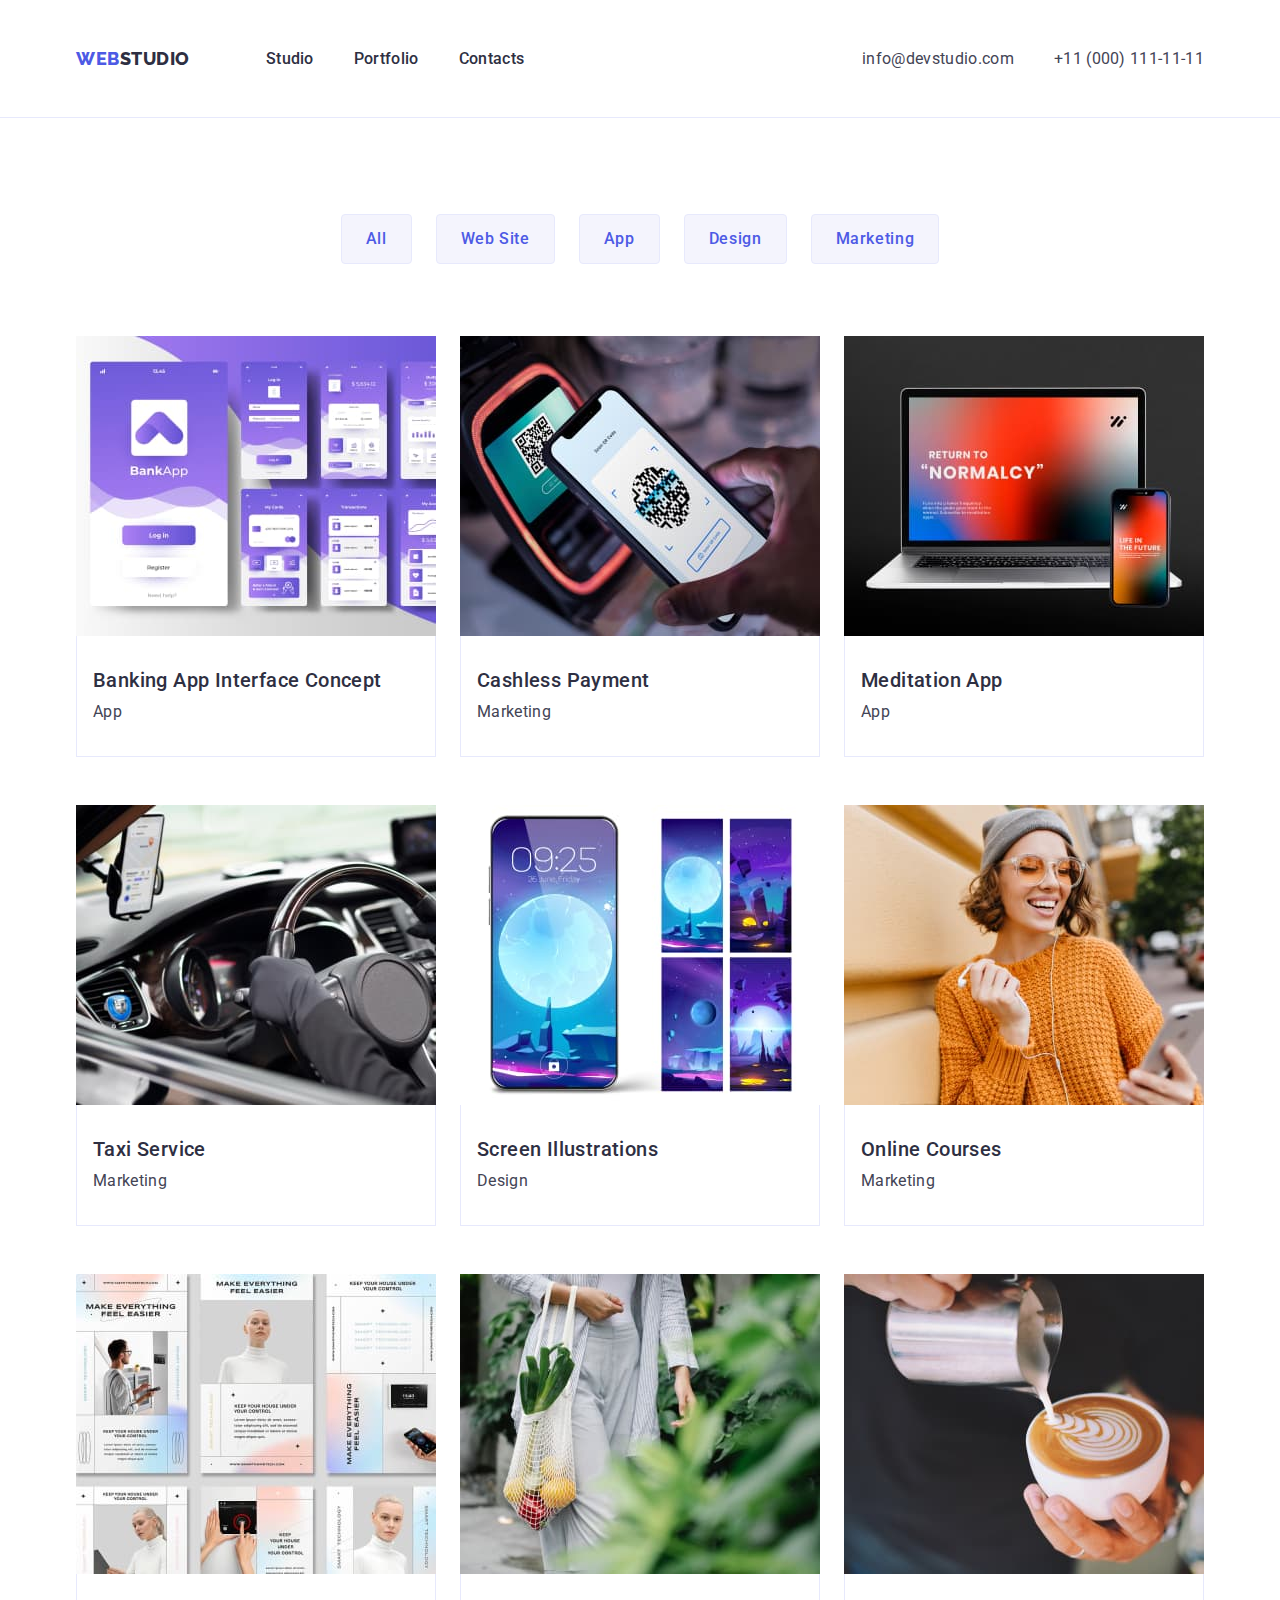
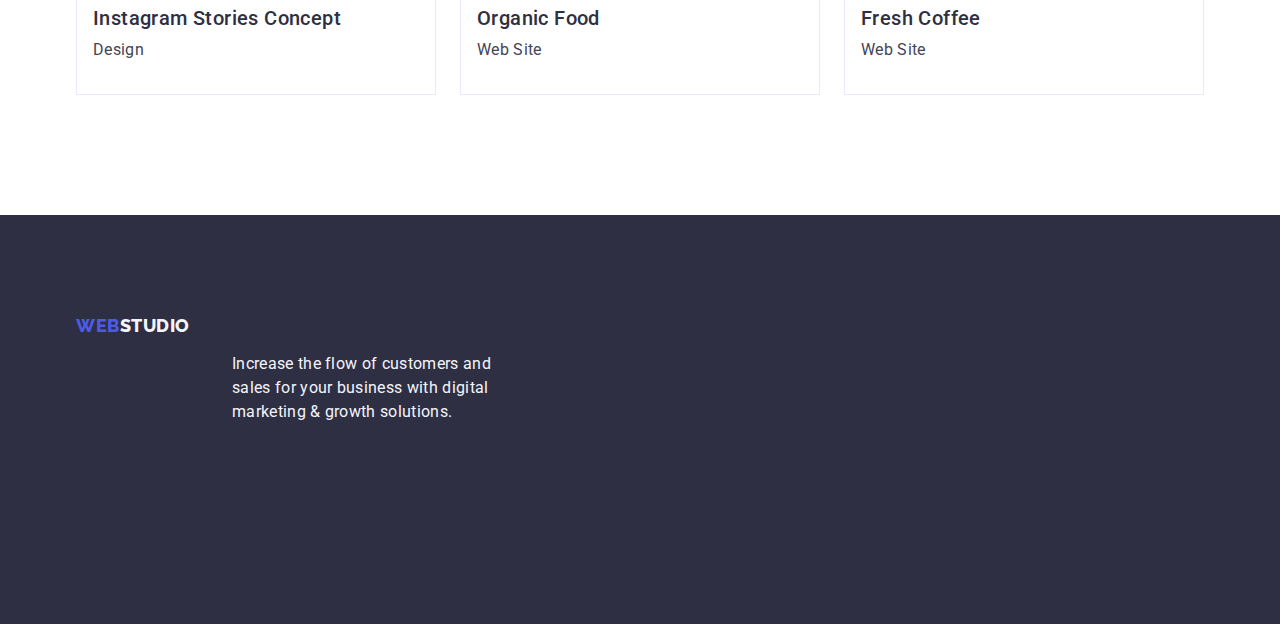
==== commit 34d0d3fa: "add changes" ====
--- a/portfolio.html
+++ b/portfolio.html
@@ -40,7 +40,7 @@
     </header>
     <!-- Filters -->
     <main>
-        <section>
+        <section class="section-portfolio-page">
             <div class="container">
                 <h1 class="main-title" hidden>Filters</h1>
                 <ul class="list filter-btn-menu">
--- a/css/style.css
+++ b/css/style.css
@@ -51,7 +51,7 @@
 /* CONTAINER*/
 .container {
     width: 1158px;
-    padding: 0 15px;
+    padding: 0 15px 0 15px;
     margin: 0 auto;
 }
 
@@ -93,6 +93,7 @@
 
 .logo-header {
     margin-right: 76px;
+    padding: 24px 0 24px 0;
 }
 
 .logo-studio {
@@ -111,7 +112,7 @@
     font-family: var(--secondary-font);
     display: flex;
     align-items: center;
-    column-gap: 40px;
+    gap: 40px;
 }
 
 .menu-item-nav {}
@@ -167,7 +168,7 @@
     color: var(--primary-text-color-theme-dark);
     text-align: center;
 
-    max-width: 526px;
+    max-width: 496px;
     margin-bottom: 48px;
     margin-left: auto;
     margin-right: auto;
@@ -189,10 +190,13 @@
     margin-left: auto;
     margin-right: auto;
     display: block;
-    /* margin: 0 auto 188 auto; */
-    /* text-transform: uppercase;*/
-    /* min-width: 169px; */
-}
+    height: 56px;
+    min-width: 169px;
+    border: none;
+}
+
+/* margin: 0 auto 188 auto; */
+/* text-transform: uppercase;*/
 
 .modal-btn:hover,
 .modal-btn:focus {
@@ -222,7 +226,7 @@
 
 .page-strategy-container {
     display: flex;
-    column-gap: 24px;
+    gap: 24px;
     /* padding-top: 120px;
     padding-bottom: 120px; */
     /* align-items: center; */
@@ -309,8 +313,8 @@
 }
 
 .menu-item-team-box {
-    padding-top: 32px;
-    padding-bottom: 32px;
+    padding: 32px 16px 32px 16px;
+
 }
 
 .text-title-description {
@@ -322,6 +326,7 @@
     letter-spacing: 0.02em;
     color: var(--secondary-text-color-theme-light);
     background-color: var(--primary-text-color-theme-dark);
+    margin-bottom: 8px;
 }
 
 .text-description {
@@ -341,12 +346,13 @@
 /* ==========FOOTER========== */
 .footer-title {
     background: var(--secondary-text-color-theme-light);
-    /* padding-top: 100px;
-    padding-bottom: 100px; */
-}
+    padding: 100px 0 100px 0;
+    }
 
 .logo-footer {
-    padding:101px 0px 17px 156px;
+    display: inline-block;
+    /* padding: 101px 0px 17px 156px; */
+    margin-bottom: 16px;
 }
 
 .logo-studio-footer {
@@ -359,9 +365,11 @@
     text-transform: uppercase;
 
 }
+
 .text-description-footer-item {
-    padding:0px 0px 100px 156px;
-}
+    padding: 0px 0px 100px 156px;
+}
+
 .text-description-footer {
     font-family: var(--primary-font);
     font-weight: 400;
@@ -370,19 +378,23 @@
     letter-spacing: 0.02em;
     color: var(--secondary-text-color-theme-dark);
     max-width: 264px;
+    /* padding: 0px 0px 100px 156px; */
 }
 
 /* ==========/FOOTER========== */
 
 /*portfolio.html*/
+.section-portfolio-page {
+    padding: 96px 0 120px;
+}
 
 .filter-btn-menu {
     display: flex;
     justify-content: center;
     align-items: center;
-    padding-top: 96px;
-    padding-bottom: 72px;
+    margin-bottom: 72px;
     gap: 24px;
+    /* padding-top: 96px; */
 }
 
 .filter-btn {
@@ -395,7 +407,9 @@
     background: var(--secondary-text-color-theme-dark);
     cursor: pointer;
     padding: 12px 24px;
-        /* width: calc((100%-96px)/5); */
+    border: 1px solid #e7e9fc;
+    border-radius: 4px;
+    /* width: calc((100%-96px)/5); */
 }
 
 .filter-btn:hover,
@@ -403,22 +417,35 @@
     color: var(--primary-text-color-theme-dark);
     background: var(--accent-color);
 }
+.filter-btn:hover {
+    border: 1px solid #e7e9fc;
+}
+.filter-btn:focus {
+    border: 1px solid transparent; 
+}
+
 
 .portfolio-card-menu {
-    display: grid;
-    grid-template-columns: 1fr 1fr 1fr;
-    grid-row-gap: 48px;
-    grid-column-gap: 24px;
-    padding-bottom: 120px;
-    /* display: flex; */
+    display: flex;
+    flex-wrap: wrap;
+    column-gap: 24px;
+    row-gap: 48px;
+    
+    /* display: grid; */
+    /* grid-template-columns: 1fr 1fr 1fr; */
+    /* grid-row-gap: 48px; */
+    /* grid-column-gap: 24px; */ 
+    /* padding-bottom: 120px; */
+    
     /* gap: 24px; */
-    /* flex-wrap: wrap; */
+    
 }
 
 .text-description-box-card {
     border: 1px solid #E7E9FC;
     border-top: none;
 }
+
 .text-title-description-card {
     font-family: var(--primary-font);
     font-weight: 500;
@@ -429,13 +456,14 @@
     background-color: var(--primary-text-color-theme-dark);
     padding: 32px 0px 8px 16px;
 }
+
 .text-description-card {
     font-family: var(--primary-font);
     font-weight: 400;
     font-size: 16px;
     line-height: 1.5;
     letter-spacing: 0.02em;
-    color: var( --primary-text-color-theme-light);
+    color: var(--primary-text-color-theme-light);
     padding: 0px 0px 32px 16px;
 }
 
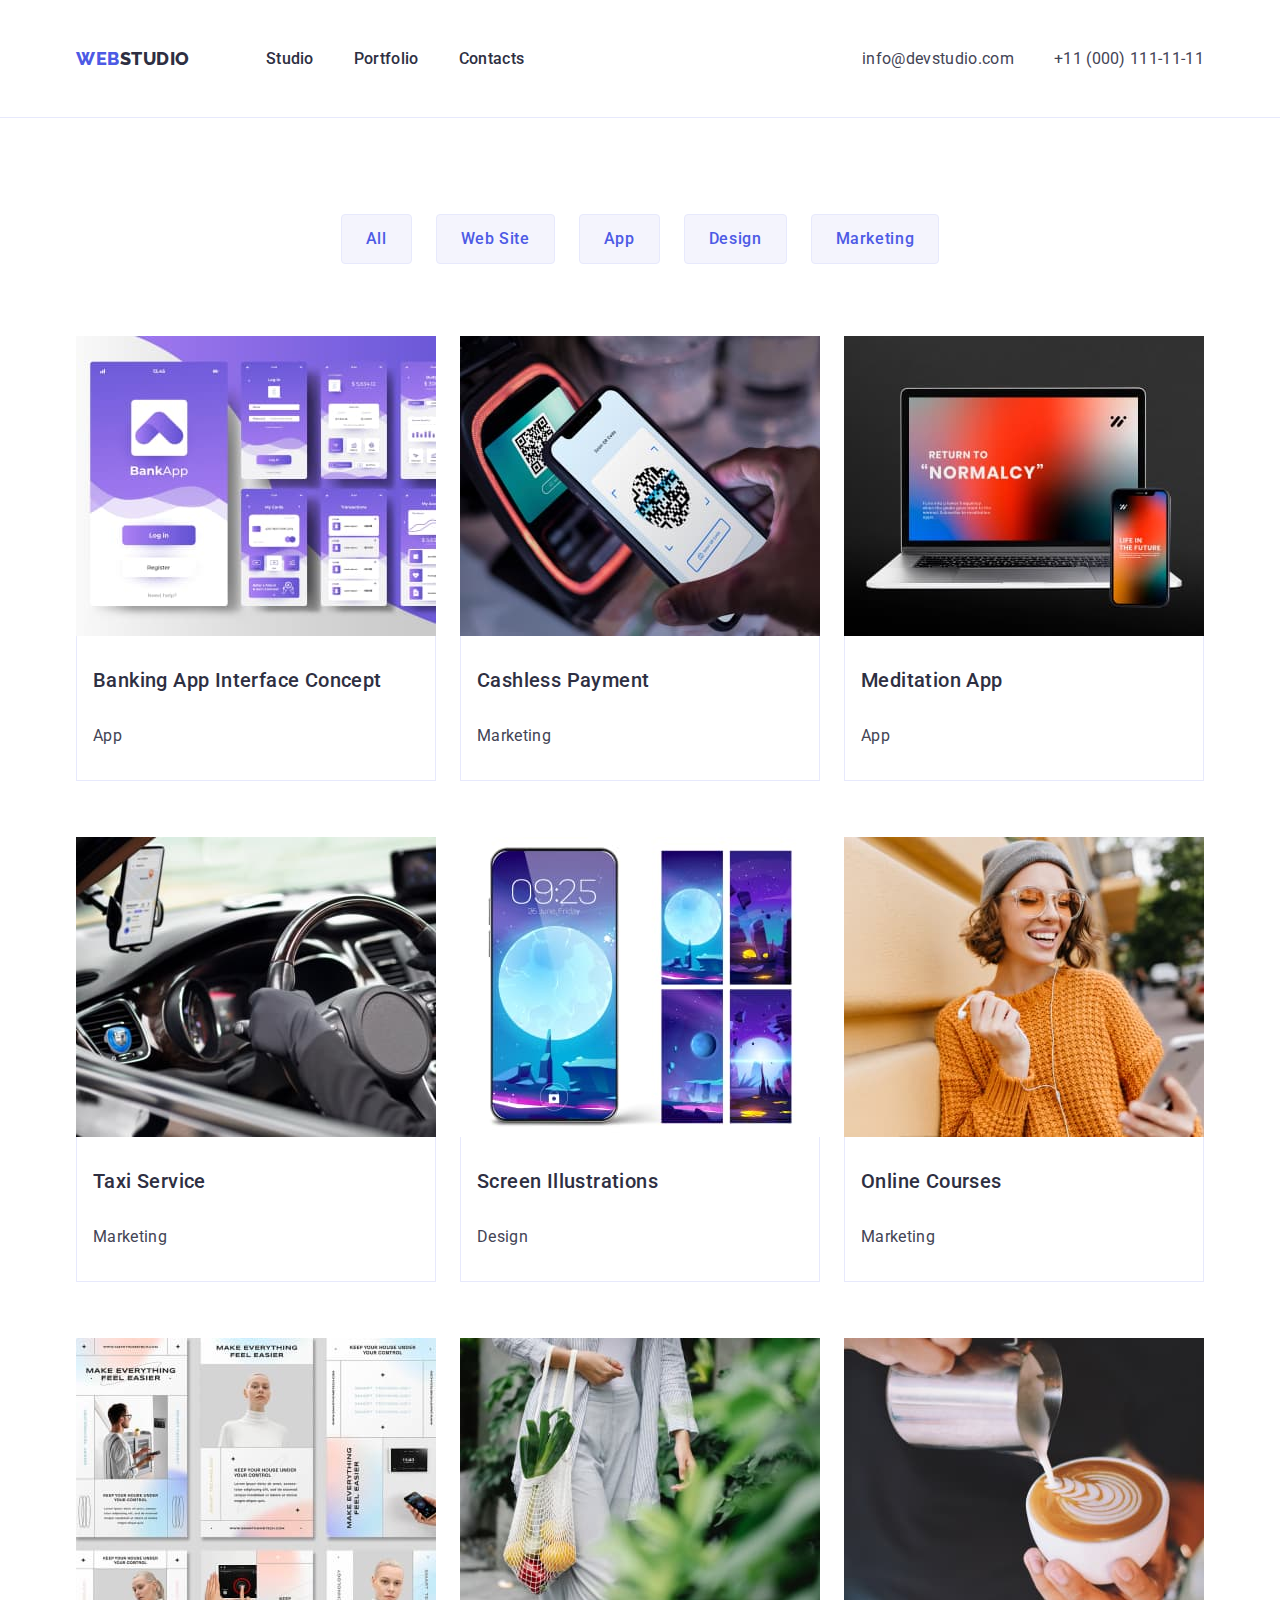
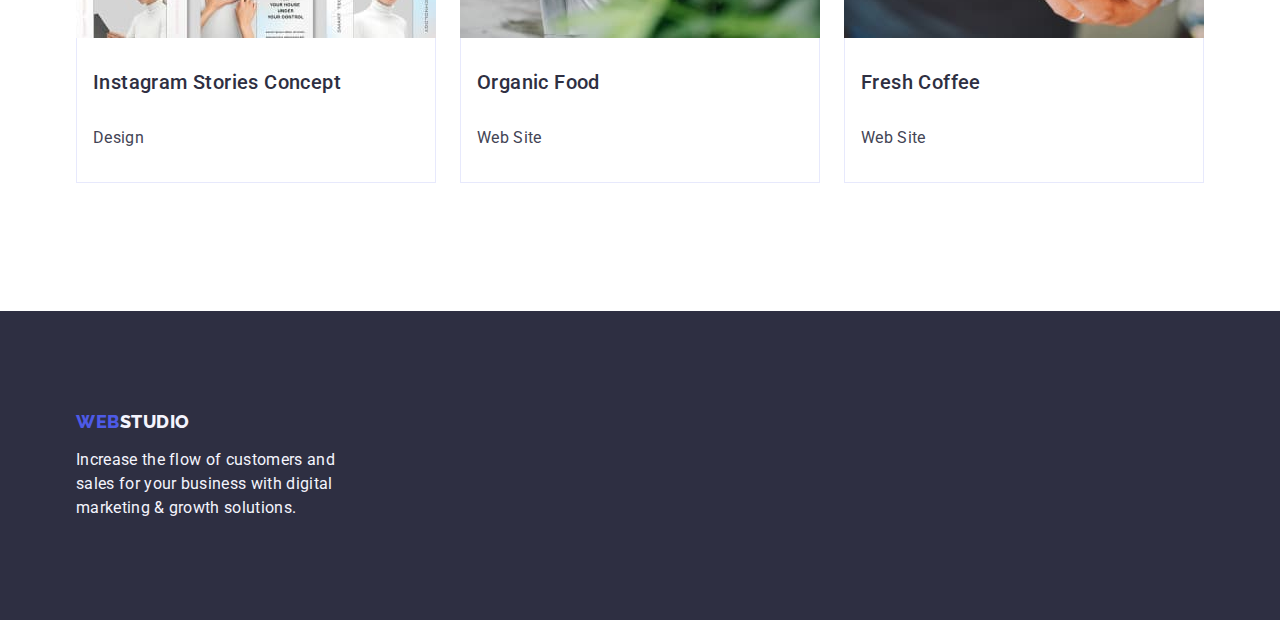
==== commit 5e439997: "add changes" ====
--- a/portfolio.html
+++ b/portfolio.html
@@ -162,16 +162,16 @@
     <!-- FOOTER -->
     <footer class="footer-title">
         <div class="container">
-            <div class="logo-footer">
-                <a class="link logo" href="./index.html">WEB<span
-                        class="logo-studio-footer">Studio</span></a>
-            </div>
-            <div class="text-description-footer-item">
-                <p class="text-description-footer">Increase the flow of customers and sales for your business with
-                    digital
-                    marketing &
-                    growth solutions.</p>
-            </div>
+            <!-- class="logo-footer" -->
+            <a class="link logo logo-footer" href="./index.html">WEB<span class="logo-studio-footer">Studio</span></a>
+
+            <!-- class="text-description-footer-item" -->
+            <p class="text-description-footer">Increase the flow of customers and sales for your business with
+                digital
+                marketing &
+                growth solutions.
+            </p>
+
         </div>
     </footer>
 </body>
--- a/css/style.css
+++ b/css/style.css
@@ -444,6 +444,7 @@
 .text-description-box-card {
     border: 1px solid #E7E9FC;
     border-top: none;
+    margin-bottom: 8px;
 }
 
 .text-title-description-card {
@@ -454,7 +455,8 @@
     letter-spacing: 0.02em;
     color: var(--secondary-text-color-theme-light);
     background-color: var(--primary-text-color-theme-dark);
-    padding: 32px 0px 8px 16px;
+    padding: 32px 16px;
+    /* padding: 32px 0px 8px 16px; */
 }
 
 .text-description-card {
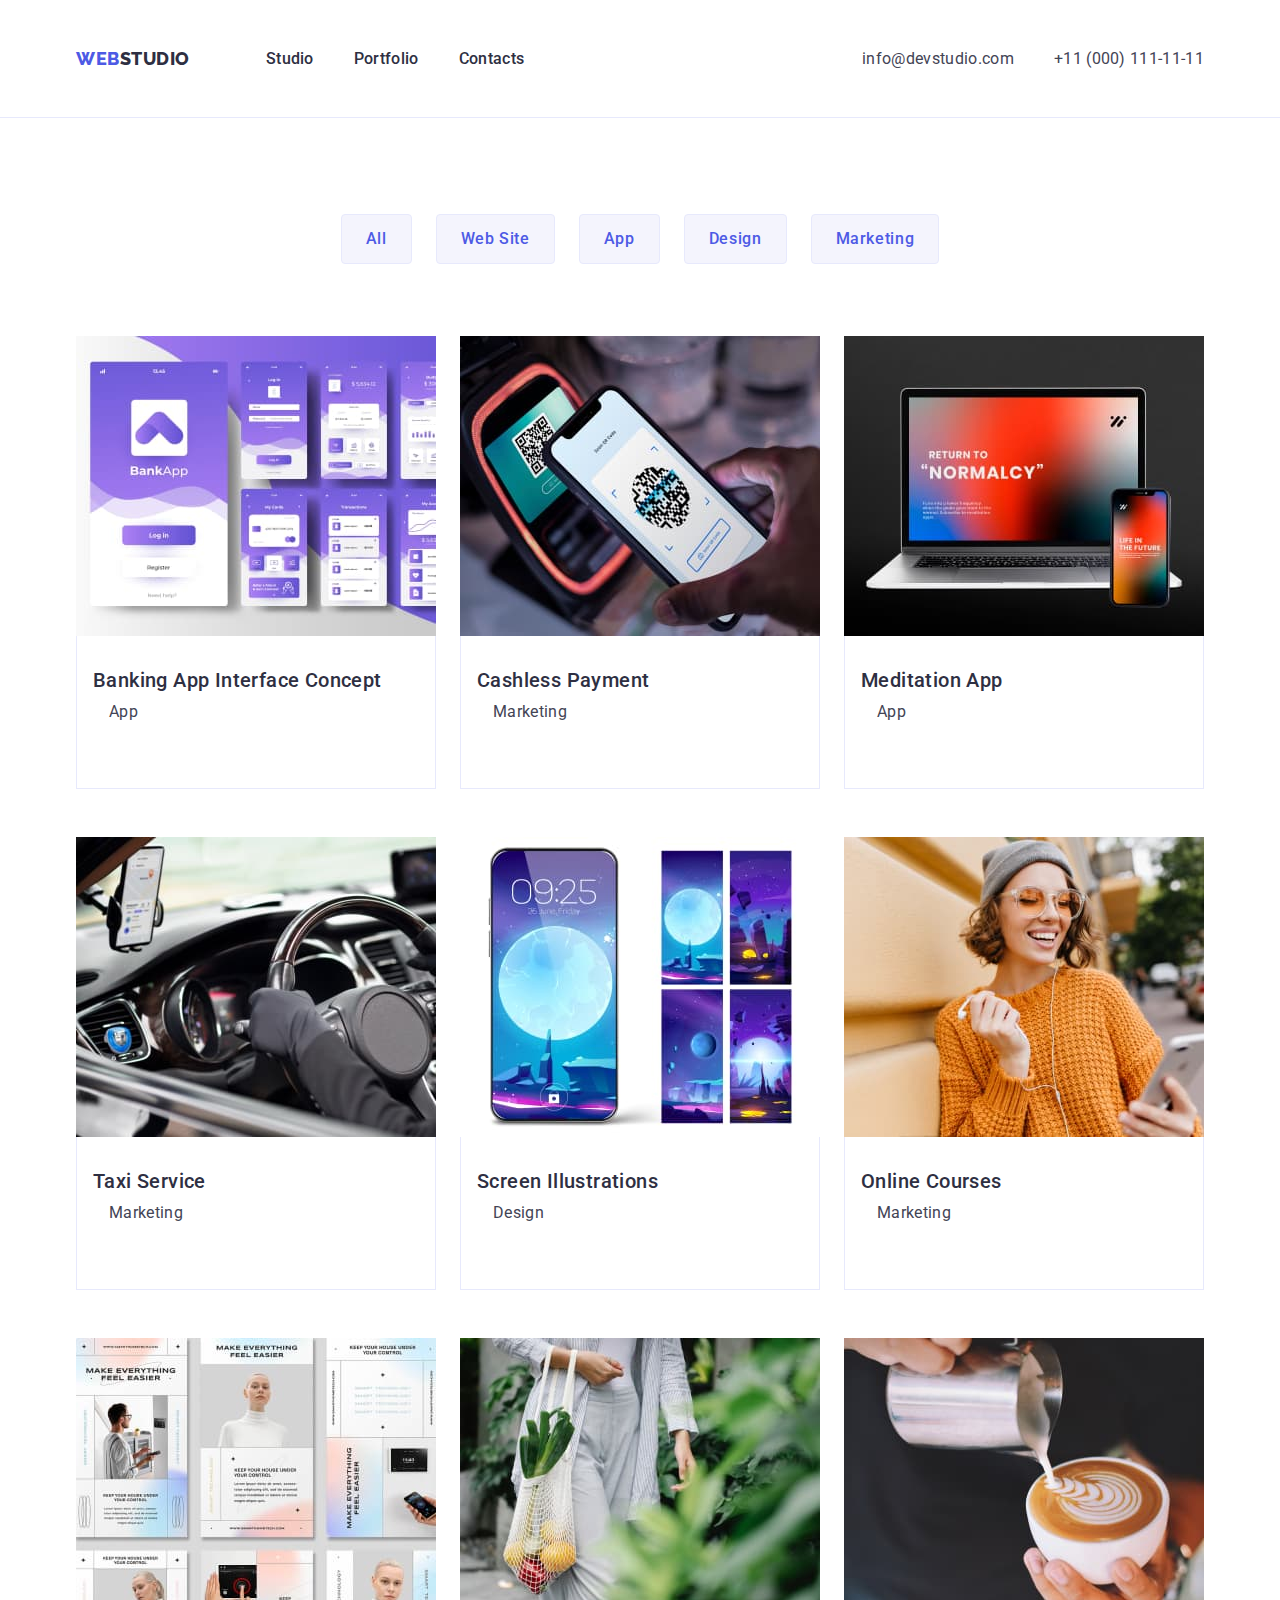
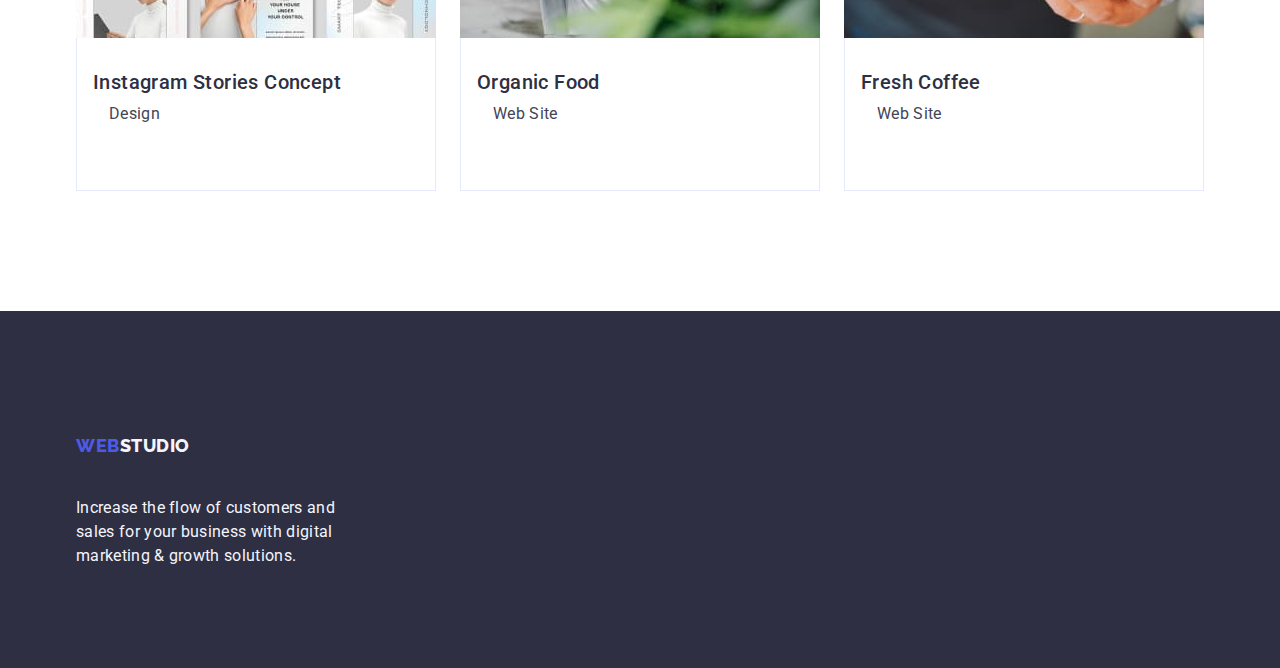
==== commit b7f73198: "add changes to header" ====
--- a/portfolio.html
+++ b/portfolio.html
@@ -53,7 +53,7 @@
                 <ul class="list portfolio-card-menu">
                     <!--Row 1-->
                     <!--Project Card 1-->
-                    <li>
+                    <li class="portfolio-card-container">
                         <a class="link" href="">
                             <img src="./images/portfolio/card-1.jpg" alt="концепт інтерфейсу банківського додатку"
                                 width="360" height="300">
@@ -64,7 +64,7 @@
                         </a>
                     </li>
                     <!--Project Card 2-->
-                    <li>
+                    <li class="portfolio-card-container">
                         <a class="link" href="">
                             <img src="./images/portfolio/card-2.jpg" alt="зображення оплати телефоном" width="360"
                                 height="300">
@@ -75,7 +75,7 @@
                         </a>
                     </li>
                     <!--Project Card 3-->
-                    <li>
+                    <li class="portfolio-card-container">
                         <a class="link" href="">
                             <img src="./images/portfolio/card-3.jpg"
                                 alt="додатки з медитації зображення відкритого працюючого ноутбука" width="360"
@@ -88,7 +88,7 @@
                     </li>
                     <!--Row 2-->
                     <!--Project Card 4-->
-                    <li>
+                    <li class="portfolio-card-container">
                         <a class="link" href="">
                             <img src="./images/portfolio/card-4.jpg"
                                 alt="зображення таксі сервісу з закріпленим смартфоном в авто" width="360" height="300">
@@ -99,7 +99,7 @@
                         </a>
                     </li>
                     <!--Project Card 5-->
-                    <li>
+                    <li class="portfolio-card-container">
                         <a class="link" href="">
                             <img src="./images/portfolio/card-5.jpg" alt="зображення дизайну екранної галереї"
                                 width="360" height="300">
@@ -110,7 +110,7 @@
                         </a>
                     </li>
                     <!--Project Card 6-->
-                    <li>
+                    <li class="portfolio-card-container">
                         <a class="link" href="">
                             <img src="./images/portfolio/card-6.jpg"
                                 alt="Онлайн курси маркетингу зображення усміхненої жінки з гарнітурою" width="360"
@@ -123,7 +123,7 @@
                     </li>
                     <!--Row 3-->
                     <!--Project Card 7-->
-                    <li>
+                    <li class="portfolio-card-container">
                         <a class="link" href="">
                             <img src="./images/portfolio/card-7.jpg" alt="Концепт хображеннь сторіс в Інстаграм"
                                 width="360" height="300">
@@ -134,7 +134,7 @@
                         </a>
                     </li>
                     <!--Project Card 8-->
-                    <li>
+                    <li class="portfolio-card-container">
                         <a class="link" href="">
                             <img src="./images/portfolio/card-8.jpg" alt="Зображення свіжих овочів в сітці" width="360"
                                 height="300">
@@ -145,7 +145,7 @@
                         </a>
                     </li>
                     <!--Project Card 9-->
-                    <li>
+                    <li class="portfolio-card-container">
                         <a class="link" href="">
                             <img src="./images/portfolio/card-9.jpg" alt="зображення процесу додавання молока в каву"
                                 width="360" height="300">
--- a/css/style.css
+++ b/css/style.css
@@ -51,8 +51,8 @@
 /* CONTAINER*/
 .container {
     width: 1158px;
-    padding: 0 15px 0 15px;
     margin: 0 auto;
+    padding: 0 15px;
 }
 
 /* ==========/COMPONENTS==========*/
@@ -88,12 +88,12 @@
     text-transform: uppercase;
     color: var(--accent-color-btn);
     text-decoration: none;
-
+    padding: 24px 0;
 }
 
 .logo-header {
     margin-right: 76px;
-    padding: 24px 0 24px 0;
+    padding: 24px 0;
 }
 
 .logo-studio {
@@ -314,7 +314,6 @@
 
 .menu-item-team-box {
     padding: 32px 16px 32px 16px;
-
 }
 
 .text-title-description {
@@ -347,7 +346,7 @@
 .footer-title {
     background: var(--secondary-text-color-theme-light);
     padding: 100px 0 100px 0;
-    }
+}
 
 .logo-footer {
     display: inline-block;
@@ -417,11 +416,14 @@
     color: var(--primary-text-color-theme-dark);
     background: var(--accent-color);
 }
+
 .filter-btn:hover {
     border: 1px solid #e7e9fc;
-}
+    border: 1px solid transparent
+}
+
 .filter-btn:focus {
-    border: 1px solid transparent; 
+    border: 1px solid transparent;
 }
 
 
@@ -430,21 +432,24 @@
     flex-wrap: wrap;
     column-gap: 24px;
     row-gap: 48px;
-    
+
     /* display: grid; */
     /* grid-template-columns: 1fr 1fr 1fr; */
     /* grid-row-gap: 48px; */
-    /* grid-column-gap: 24px; */ 
+    /* grid-column-gap: 24px; */
     /* padding-bottom: 120px; */
-    
     /* gap: 24px; */
-    
+}
+
+.portfolio-card-container {
+    width: calc((100% - 48px) / 3);
 }
 
 .text-description-box-card {
     border: 1px solid #E7E9FC;
     border-top: none;
-    margin-bottom: 8px;
+    padding: 32px 16px
+    /* margin-bottom: 8px; */
 }
 
 .text-title-description-card {
@@ -455,7 +460,8 @@
     letter-spacing: 0.02em;
     color: var(--secondary-text-color-theme-light);
     background-color: var(--primary-text-color-theme-dark);
-    padding: 32px 16px;
+    margin-bottom: 8px
+    /* padding: 32px 16px; */
     /* padding: 32px 0px 8px 16px; */
 }
 
